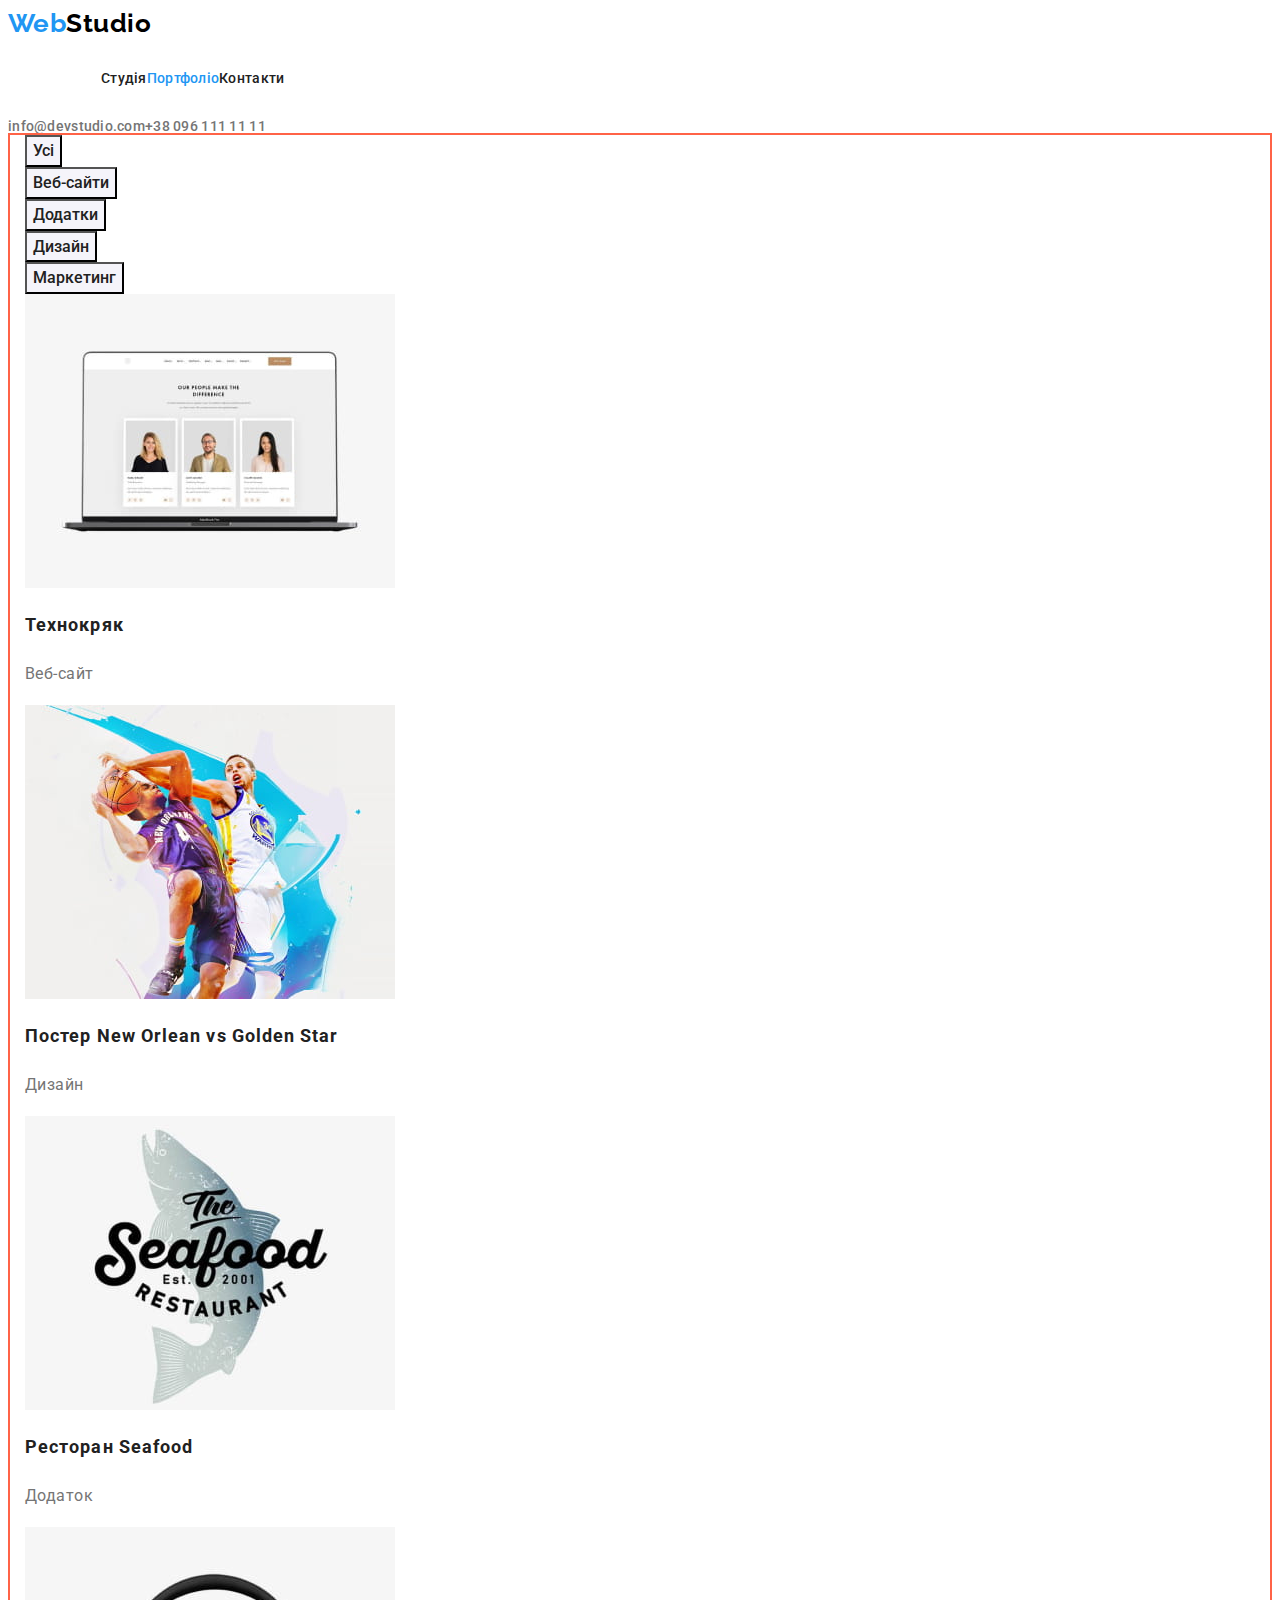
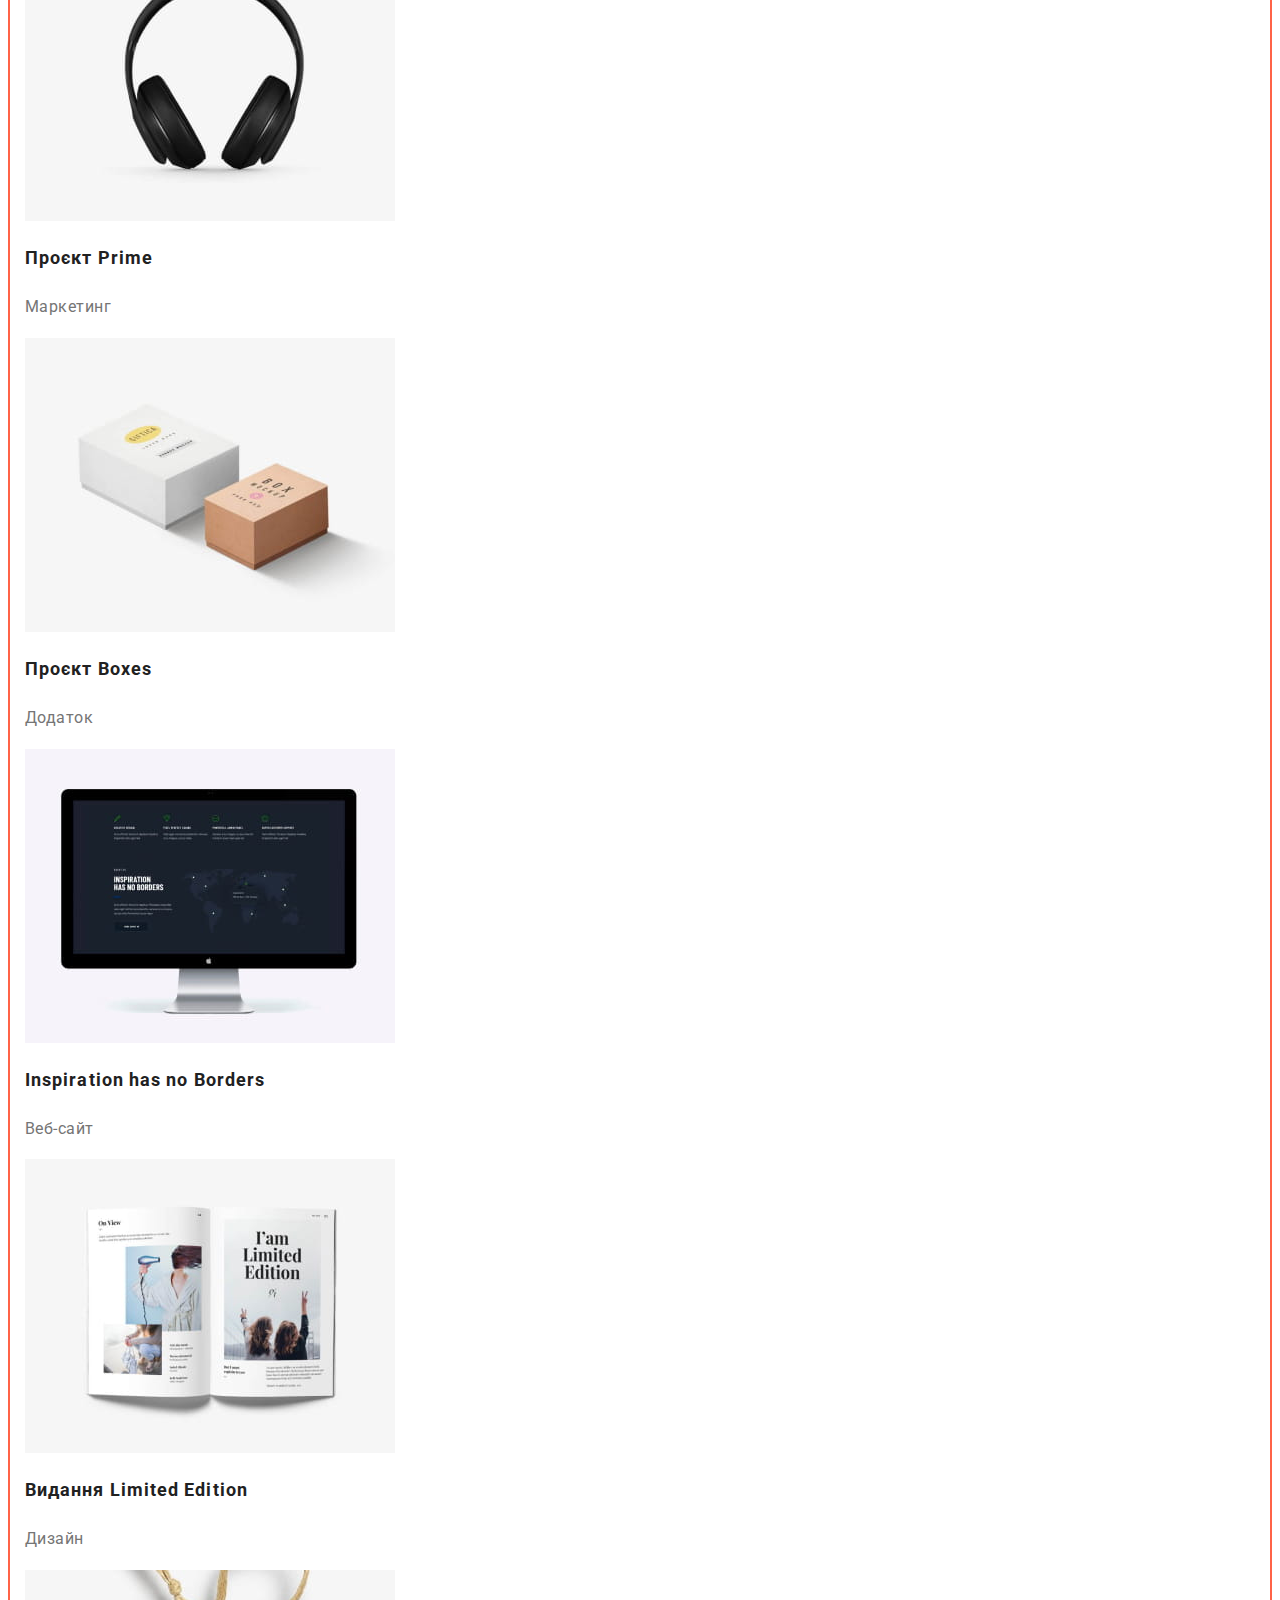
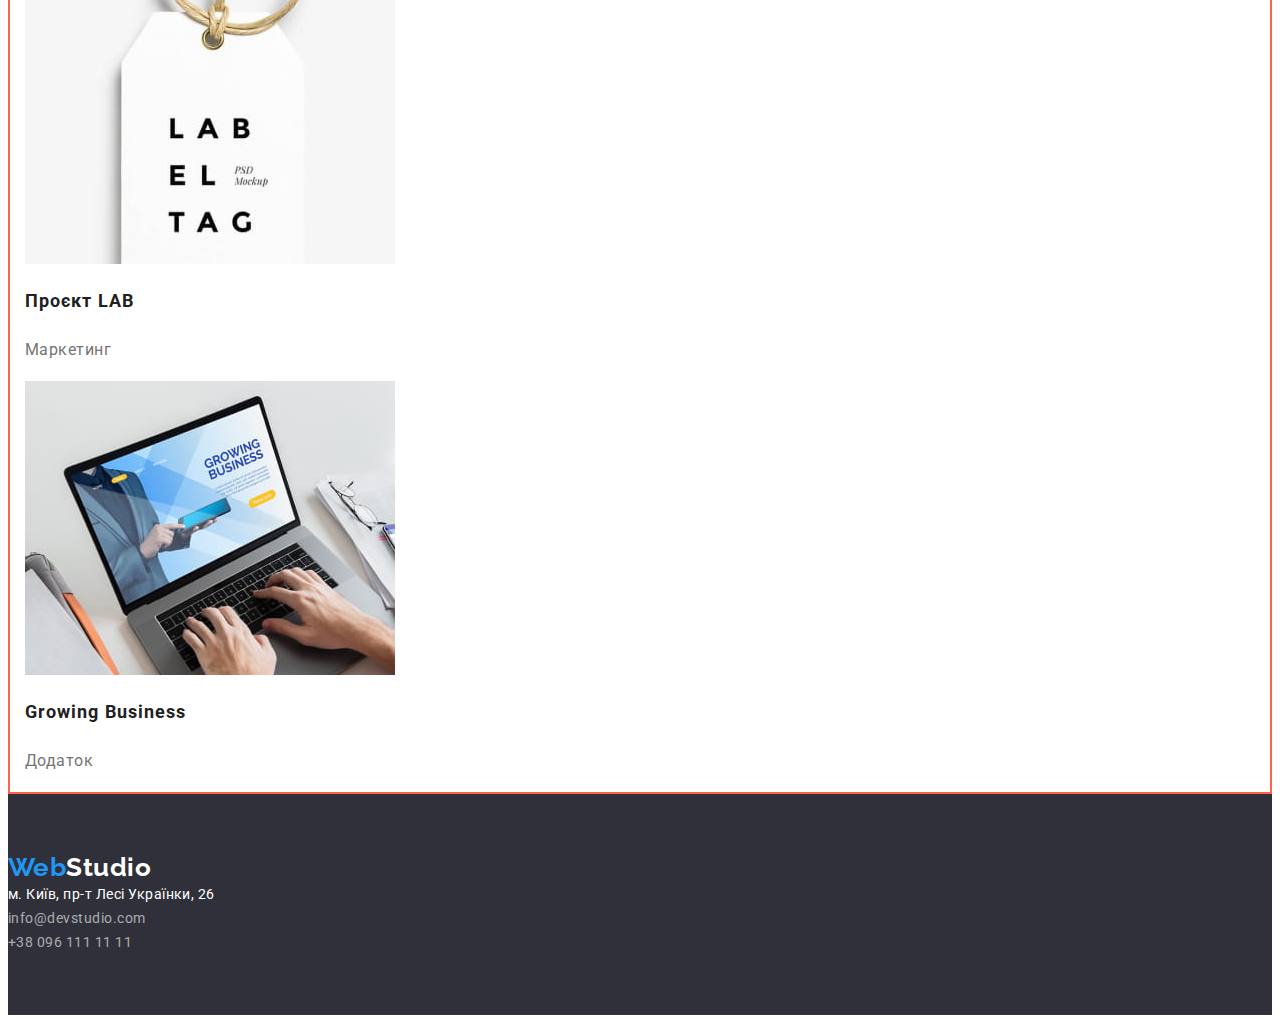
==== potfolio.html @ 2f14c4ed "update" ====
<!DOCTYPE html>
<html lang="uk">
  <head>
    <meta charset="UTF-8" />
    <meta http-equiv="X-UA-Compatible" content="IE=edge" />
    <meta name="viewport" content="width=device-width, initial-scale=1.0" />
    <title>Document</title>
    <link rel="preconnect" href="https://fonts.googleapis.com" />
    <link rel="preconnect" href="https://fonts.gstatic.com" crossorigin />
    <link href="https://fonts.googleapis.com/css2?family=Raleway:wght@400;700&family=Roboto:wght@400;500;700;900&display=swap" rel="stylesheet" />
    <link
      rel="stylesheet"
      href="https://cdnjs.cloudflare.com/ajax/libs/modern-normalize/1.1.0/modern-normalize.min.css"
      integrity="sha512-wpPYUAdjBVSE4KJnH1VR1HeZfpl1ub8YT/NKx4PuQ5NmX2tKuGu6U/JRp5y+Y8XG2tV+wKQpNHVUX03MfMFn9Q=="
      crossorigin="anonymous"
      referrerpolicy="no-referrer"
    />
    <link rel="stylesheet" href="./css/styles.css" />
  </head>
  <body>
    <header>
      <nav>
        <a class="logo" href="./index.html">Web<span class="logo-header">Studio</span></a>
        <ul class="site-nav">
          <li><a href="./index.html" class="link">Студія</a></li>
          <li><a href="./potfolio.html" class="link current">Портфоліо</a></li>
          <li><a href="" class="link">Контакти</a></li>
        </ul>
      </nav>
      <ul class="auth-nav">
        <li><a href="" class="link">info@devstudio.com</a></li>
        <li><a href="" class="link">+38 096 111 11 11</a></li>
      </ul>
    </header>
    <main>
      <section class="list">
        <div class="container">
          <ul>
            <li><button type="button" class="button-filter">Усі</button></li>
            <li><button type="button" class="button-filter">Веб-сайти</button></li>
            <li><button type="button" class="button-filter">Додатки</button></li>
            <li><button type="button" class="button-filter">Дизайн</button></li>
            <li><button type="button" class="button-filter">Маркетинг</button></li>
          </ul>

          <h1 class="visually-hidden">Наші роботи</h1>

          <div class="flex-container">
            <ul class="item">
              <li class="flex-elements">
                <div class="flex-card">
                  <a href="" class="link">
                    <img src="./images/gal1.jpg" alt="Ноутбук" width="370" />
                    <h2 class="item-title">Технокряк</h2>
                    <p class="item-text">Веб-сайт</p>
                  </a>
                </div>
              </li>
              <li class="flex-elements">
                <div class="flex-card">
                  <a href="" class="link">
                    <img src="./images/gal2.jpg" alt="Баскетболісти" width="370" />
                    <h2 class="item-title">Постер New Orlean vs Golden Star</h2>
                    <p class="item-text">Дизайн</p>
                  </a>
                </div>
              </li>
              <li class="flex-elements">
                <div class="flex-card">
                  <a href="" class="link">
                    <img src="./images/gal3.jpg" alt="Назва ресторану" width="370" />
                    <h2 class="item-title">Ресторан Seafood</h2>
                    <p class="item-text">Додаток</p>
                  </a>
                </div>
              </li>
              <li class="flex-elements">
                <div class="flex-card">
                  <a href="" class="link">
                    <img src="./images/gal4.jpg" alt="Навушники" width="370" />
                    <h2 class="item-title">Проєкт Prime</h2>
                    <p class="item-text">Маркетинг</p>
                  </a>
                </div>
              </li>
              <li class="flex-elements">
                <div class="flex-card">
                  <a href="" class="link">
                    <img src="./images/gal5.jpg" alt="Коробки" width="370" />
                    <h2 class="item-title">Проєкт Boxes</h2>
                    <p class="item-text">Додаток</p>
                  </a>
                </div>
              </li>
              <li class="flex-elements">
                <div class="flex-card">
                  <a href="" class="link">
                    <img src="./images/gal6.jpg" alt="Монітор комп'ютера" width="370" />
                    <h2 class="item-title">Inspiration has no Borders</h2>
                    <p class="item-text">Веб-сайт</p>
                  </a>
                </div>
              </li>
              <li class="flex-elements">
                <div class="flex-card">
                  <a href="" class="link">
                    <img src="./images/gal7.jpg" alt="Розгорнута книга" width="370" />
                    <h2 class="item-title">Видання Limited Edition</h2>
                    <p class="item-text">Дизайн</p>
                  </a>
                </div>
              </li>
              <li class="flex-elements">
                <div class="flex-card">
                  <a href="" class="link">
                    <img src="./images/gal8.jpg" alt="Етикетка" width="370" />
                    <h2 class="item-title">Проєкт LAB</h2>
                    <p class="item-text">Маркетинг</p>
                  </a>
                </div>
              </li>
              <li class="flex-elements">
                <div class="flex-card">
                  <a href="" class="link">
                    <img src="./images/gal9.jpg" alt="Руки на клавіатурі ноутбука" width="370" />
                    <h2 class="item-title">Growing Business</h2>
                    <p class="item-text">Додаток</p>
                  </a>
                </div>
              </li>
            </ul>
          </div>
        </div>
      </section>
    </main>
    <footer class="footer">
      <a class="logo" href="./index.html">Web<span class="logo-footer">Studio</span></a>
      <address>
        <ul class="footer-item">
          <li>
            <a class="footer-link" href="https://goo.gl/maps/CPtrU1FHBa2aNyZL9" target="_blank" rel="noopener noreferrer nofollow">м. Київ, пр-т Лесі Українки, 26</a>
          </li>
          <li>
            <a class="footer-list" href="mailto:info@devstudio.com">info@devstudio.com</a>
          </li>
          <li>
            <a class="footer-list" href="tel:+380961111111">+38 096 111 11 11</a>
          </li>
        </ul>
      </address>
    </footer>
  </body>
</html>
---- css/styles.css ----
/* цвет лого черная часть #000000
/* цвет лого второй #2196F3 */

/* голубой #2196F3 */

/* белый #FFFFFF */

/* заголовки #212121 */

/* текст #757575 */
/* вторичный цвет rgba(33, 33, 33, 1) */
:root {
  --primary-text-color: #ffffff;
  --title-text-color: #212121;
  --accent-color: #2196f3;
}

body {
  background-color: var(--primary-text-color);
  color: rgba(33, 33, 33, 1);

  font-family: Roboto, sans-serif;
  letter-spacing: 0.03em;
}
.container {
  margin-left: auto;
  margin-right: auto;
  width: 1230px;
  padding-left: 15px;
  padding-right: 15px;
  outline: 2px solid tomato;
}
.flex-container {
  display: flex;
  flex-wrap: wrap;
}
.flex-card {
  width: 370px;
  margin-right: 30px;
}
.page-header {
  padding-top: 32px;
  padding-bottom: 32px;
}

ul {
  padding: 0px;
  margin: 0px;
  list-style: none;
}

.visually-hidden {
  position: absolute;
  white-space: nowrap;
  width: 1px;
  height: 1px;
  overflow: hidden;
  border: 0;
  padding: 0;
  clip: rect(0 0 0 0);
  clip-path: inset(50%);
  margin: -1px;
}
.logo {
  color: var(--accent-color);
  font-family: Raleway, sans-serif;
  font-weight: 700;
  font-size: 26px;
  line-height: 1.19;
  text-decoration: none;
}
.logo :hover,
.logo :focus {
  color: var(--accent-color);
}
.logo-header {
  color: #000000;
}
/* Site nav */
.main-nav {
  display: flex;
  align-items: center;
}
.site-nav {
  display: flex;
  margin-left: 93px;
}
.site-nav .item:not(:last-child) {
  margin-right: 50px;
}
.site-nav .link {
  display: block;
  padding-top: 32px;
  padding-bottom: 32px;
  color: var(--title-text-color);
  text-decoration: none;
}
.auth-nav {
  display: flex;
  margin-left: auto;
}
.auth-nav .item + .item {
  margin-left: 50px;
}
.auth-nav .link {
  color: #757575;
  text-decoration: none;
}
.site-nav,
.auth-nav {
  font-weight: 500;
  font-size: 14px;
  line-height: 1.14;
  letter-spacing: 0.02em;
}
.site-nav :hover,
.site-nav :focus {
  color: var(--accent-color);
}
.site-nav .link.current,
.auth-nav .link.current {
  color: var(--accent-color);
}
.auth-nav :hover,
.auth-nav :focus {
  color: var(--accent-color);
}
/* Оформление hero */
.hero {
  background-color: #2f303a;
  text-align: center;
}
.hero-title {
  margin-top: 0px;
  margin-bottom: 30px;
  color: var(--primary-text-color);
  font-weight: 900;
  font-size: 44px;
  line-height: 1.36;
  text-align: center;
  letter-spacing: 0.06em;
  text-transform: uppercase;
}
.button {
  display: inline-block;
  border: 1px solid transparent;
  border-radius: 4px;
  padding: 10px 32px;
  min-width: 216px;
  background-color: var(--accent-color);
  color: var(--primary-text-color);
  cursor: pointer;
  border-color: transparent;
  font-family: inherit;
  font-weight: 700;
  font-size: 16px;
  line-height: 1.88;
  align-items: center;
  letter-spacing: 0.06em;
}
.button:hover,
.button:focus {
  background: #188ce8;
  color: var(--primary-text-color);
}

.button-filter {
  background-color: #f5f4fa;
  color: var(--title-text-color);
  cursor: pointer;
  font-weight: 500;
  font-family: inherit;
  font-size: 16px;
  line-height: 1.62;
  text-align: center;
}
.button-filter:hover,
.button-filter:focus {
  background: var(--accent-color);
  color: var(--primary-text-color);
}

/* Оформление section */
.section {
  padding-top: 94px;
  padding-bottom: 94px;
}

.section-list {
  display: flex;
}
.section-work {
  padding-top: 0px;
  padding-bottom: 94px;
}
.section-title {
  text-align: center;
  margin-top: 0px;
  margin-bottom: 50px;
}
.section-subtitle {
  margin-top: 0px;
  margin-bottom: 10px;
  color: var(--title-text-color);
  font-weight: 700;
  font-size: 14px;
  line-height: 1.14;
  text-transform: uppercase;
}
.text {
  margin-top: 0px;

  color: #757575;
  font-size: 14px;
  line-height: 1.71;
}

.gallery {
  padding-bottom: 94px;
  background-color: #f5f4fa;
}
.gallery-title {
  margin-top: 0px;
  margin-bottom: 50px;
  color: var(--title-text-color);
  font-weight: 700;
  font-size: 36px;
  line-height: 1.17;
  text-align: center;
}

.gallery-subtitle {
  color: var(--title-text-color);
  font-weight: 500;
  font-size: 16px;
  line-height: 1.19;
}
.gallery-text {
  color: #757575;
  font-size: 16px;
  line-height: 1.19;
}
.item {
  color: #eeeeee;
}
.item-title {
  color: var(--title-text-color);
  font-weight: 700;
  font-size: 18px;
  line-height: 2;
  letter-spacing: 0.06em;
}
.item-text {
  color: #757575;
  font-size: 16px;
  line-height: 1.87;
}
.item .link {
  text-decoration: none;
}
/* Футер */
.footer {
  padding-top: 60px;
  padding-bottom: 60px;
  background-color: #2f303a;
}
.footer-item {
  font-style: normal;
  font-weight: 400;
  font-size: 14px;
  line-height: 1.71;
}
.footer-link {
  color: var(--primary-text-color);
  text-decoration: none;
}
.footer-list {
  color: rgba(255, 255, 255, 0.6);
  text-decoration: none;
}
.footer-item :hover,
.footer-item:focus {
  color: var(--accent-color);
}
.logo-footer {
  color: var(--primary-text-color);
}
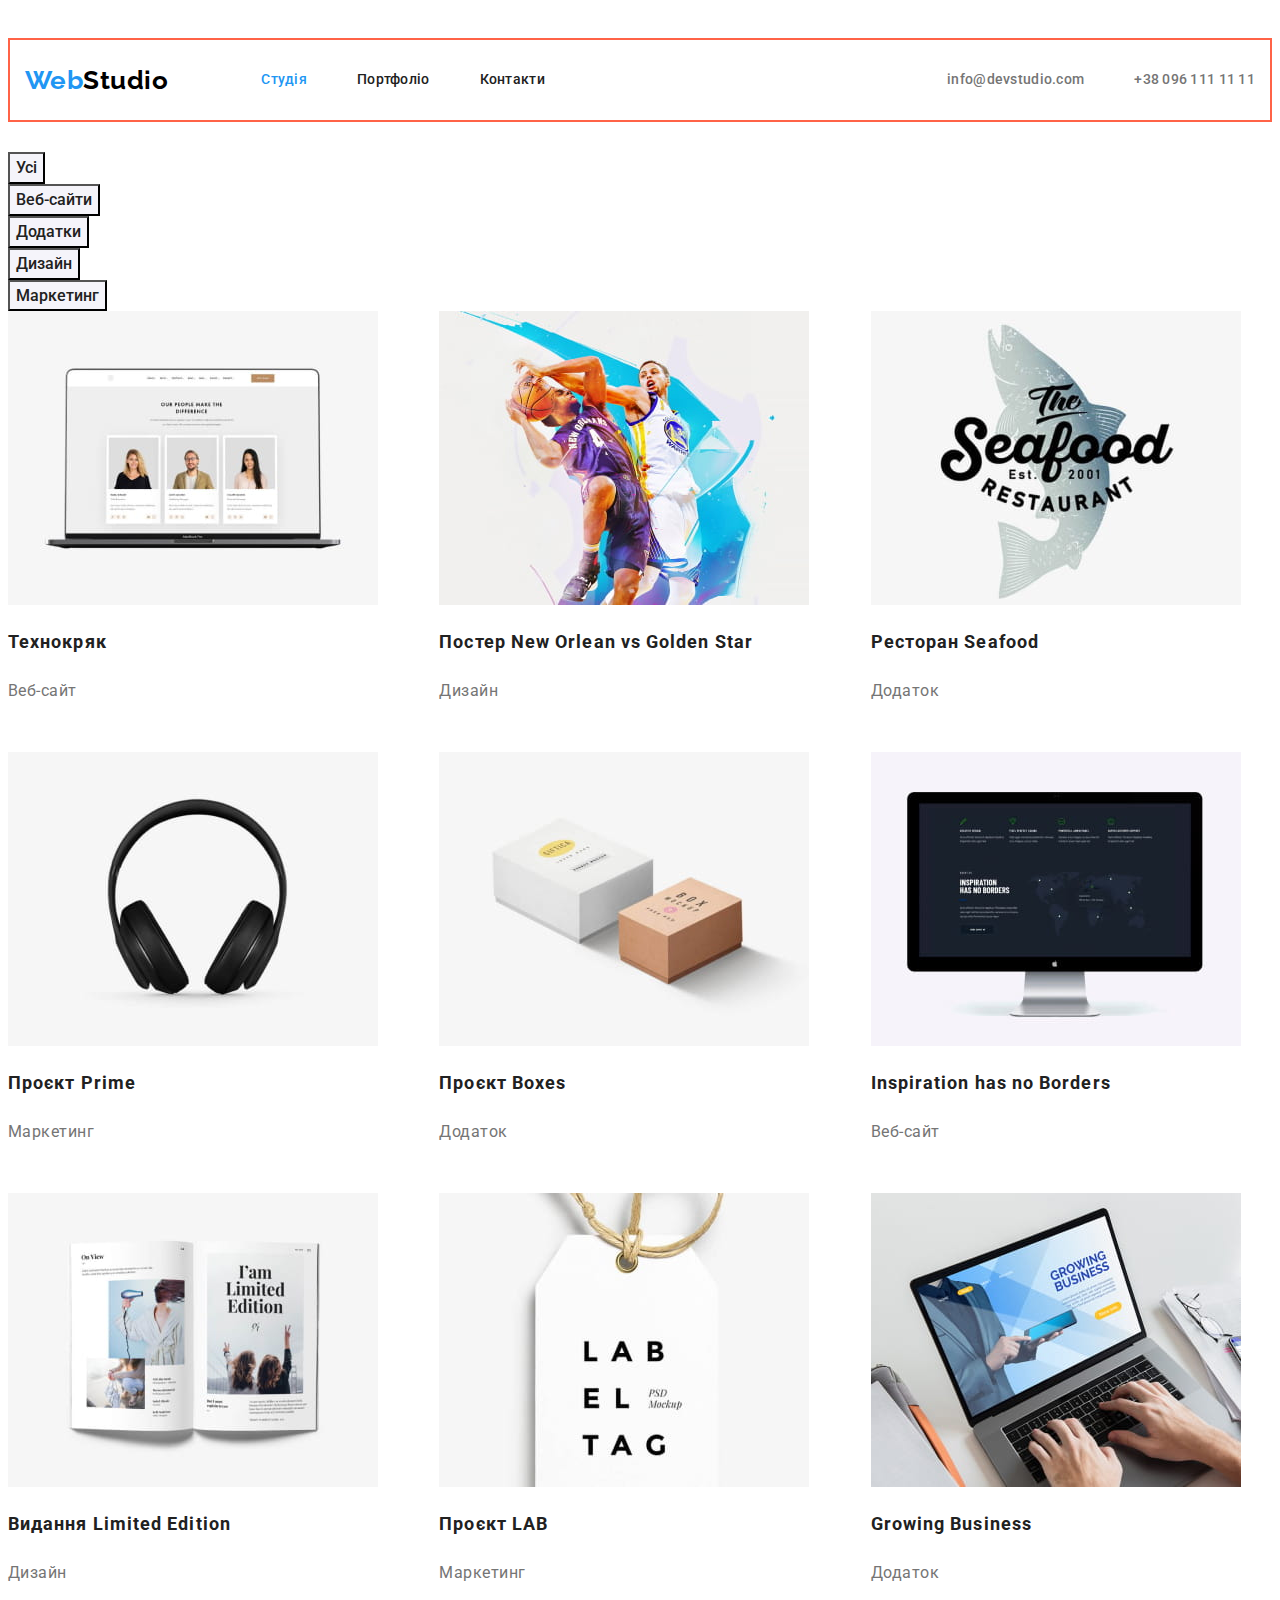
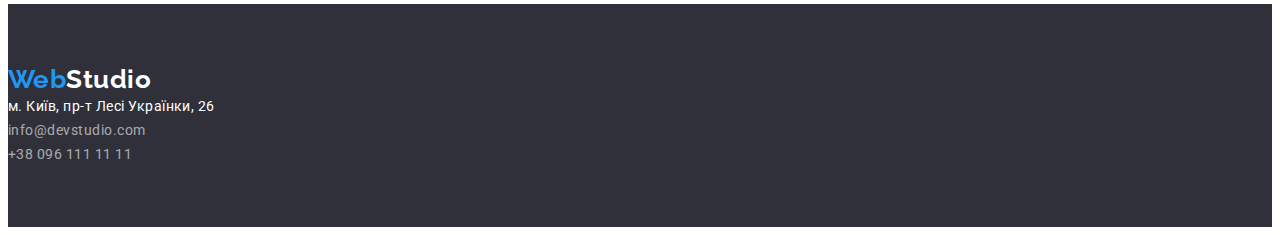
==== commit 729e2117: "update" ====
--- a/potfolio.html
+++ b/potfolio.html
@@ -18,23 +18,27 @@
     <link rel="stylesheet" href="./css/styles.css" />
   </head>
   <body>
-    <header>
-      <nav>
-        <a class="logo" href="./index.html">Web<span class="logo-header">Studio</span></a>
-        <ul class="site-nav">
-          <li><a href="./index.html" class="link">Студія</a></li>
-          <li><a href="./potfolio.html" class="link current">Портфоліо</a></li>
-          <li><a href="" class="link">Контакти</a></li>
-        </ul>
-      </nav>
-      <ul class="auth-nav">
-        <li><a href="" class="link">info@devstudio.com</a></li>
-        <li><a href="" class="link">+38 096 111 11 11</a></li>
-      </ul>
+    <header class="page-header">
+      <div class="container">
+        <nav class="main-nav">
+          <a class="logo" href="./index.html">Web<span class="logo-header">Studio</span></a>
+          <ul class="site-nav">
+            <li class="item"><a href="" class="link current">Студія</a></li>
+            <li class="item"><a href="./potfolio.html" class="link">Портфоліо</a></li>
+            <li class="item"><a href="" class="link">Контакти</a></li>
+          </ul>
+
+          <ul class="auth-nav">
+            <li class="item"><a href="" class="link">info@devstudio.com</a></li>
+            <li class="item"><a href="" class="link">+38 096 111 11 11</a></li>
+          </ul>
+        </nav>
+      </div>
     </header>
+    <!-- portfolio -->
     <main>
       <section class="list">
-        <div class="container">
+        <class="container">
           <ul>
             <li><button type="button" class="button-filter">Усі</button></li>
             <li><button type="button" class="button-filter">Веб-сайти</button></li>
@@ -45,92 +49,73 @@
 
           <h1 class="visually-hidden">Наші роботи</h1>
 
-          <div class="flex-container">
+          
             <ul class="item">
               <li class="flex-elements">
-                <div class="flex-card">
                   <a href="" class="link">
                     <img src="./images/gal1.jpg" alt="Ноутбук" width="370" />
                     <h2 class="item-title">Технокряк</h2>
                     <p class="item-text">Веб-сайт</p>
                   </a>
-                </div>
               </li>
               <li class="flex-elements">
-                <div class="flex-card">
-                  <a href="" class="link">
+                 <a href="" class="link">
                     <img src="./images/gal2.jpg" alt="Баскетболісти" width="370" />
                     <h2 class="item-title">Постер New Orlean vs Golden Star</h2>
                     <p class="item-text">Дизайн</p>
                   </a>
-                </div>
               </li>
               <li class="flex-elements">
-                <div class="flex-card">
                   <a href="" class="link">
                     <img src="./images/gal3.jpg" alt="Назва ресторану" width="370" />
                     <h2 class="item-title">Ресторан Seafood</h2>
                     <p class="item-text">Додаток</p>
                   </a>
-                </div>
               </li>
               <li class="flex-elements">
-                <div class="flex-card">
                   <a href="" class="link">
                     <img src="./images/gal4.jpg" alt="Навушники" width="370" />
                     <h2 class="item-title">Проєкт Prime</h2>
                     <p class="item-text">Маркетинг</p>
                   </a>
-                </div>
               </li>
               <li class="flex-elements">
-                <div class="flex-card">
-                  <a href="" class="link">
+                <a href="" class="link">
                     <img src="./images/gal5.jpg" alt="Коробки" width="370" />
                     <h2 class="item-title">Проєкт Boxes</h2>
                     <p class="item-text">Додаток</p>
                   </a>
-                </div>
               </li>
               <li class="flex-elements">
-                <div class="flex-card">
                   <a href="" class="link">
                     <img src="./images/gal6.jpg" alt="Монітор комп'ютера" width="370" />
                     <h2 class="item-title">Inspiration has no Borders</h2>
                     <p class="item-text">Веб-сайт</p>
                   </a>
-                </div>
               </li>
               <li class="flex-elements">
-                <div class="flex-card">
                   <a href="" class="link">
                     <img src="./images/gal7.jpg" alt="Розгорнута книга" width="370" />
                     <h2 class="item-title">Видання Limited Edition</h2>
                     <p class="item-text">Дизайн</p>
                   </a>
-                </div>
               </li>
               <li class="flex-elements">
-                <div class="flex-card">
                   <a href="" class="link">
                     <img src="./images/gal8.jpg" alt="Етикетка" width="370" />
                     <h2 class="item-title">Проєкт LAB</h2>
                     <p class="item-text">Маркетинг</p>
                   </a>
-                </div>
               </li>
               <li class="flex-elements">
-                <div class="flex-card">
                   <a href="" class="link">
                     <img src="./images/gal9.jpg" alt="Руки на клавіатурі ноутбука" width="370" />
                     <h2 class="item-title">Growing Business</h2>
                     <p class="item-text">Додаток</p>
                   </a>
-                </div>
               </li>
             </ul>
           </div>
-        </div>
       </section>
     </main>
     <footer class="footer">
--- a/css/styles.css
+++ b/css/styles.css
@@ -241,7 +241,13 @@
   line-height: 1.19;
 }
 .item {
+  display: flex;
+  flex-wrap: wrap;
+  gap: 30px;
   color: #eeeeee;
+}
+.item .flex-elements {
+  flex-basis: calc((100% - 60px) / 3);
 }
 .item-title {
   color: var(--title-text-color);
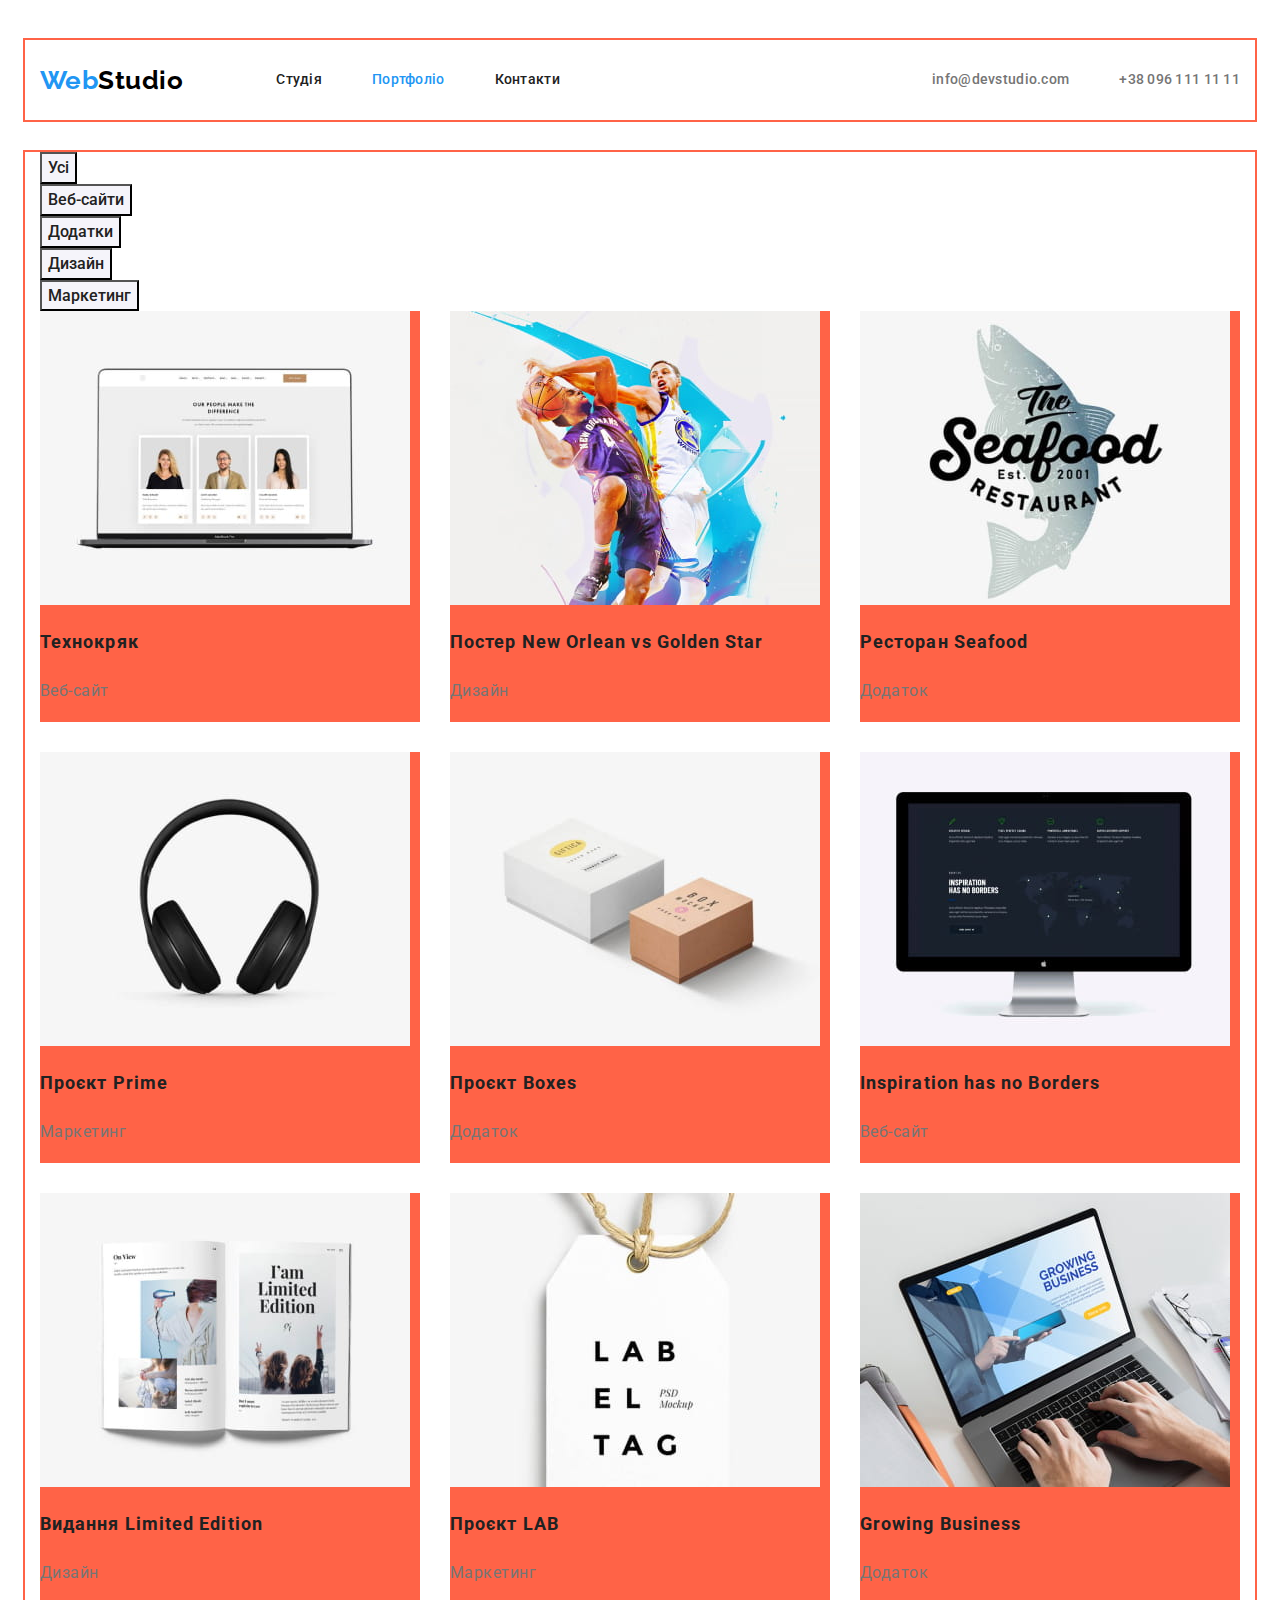
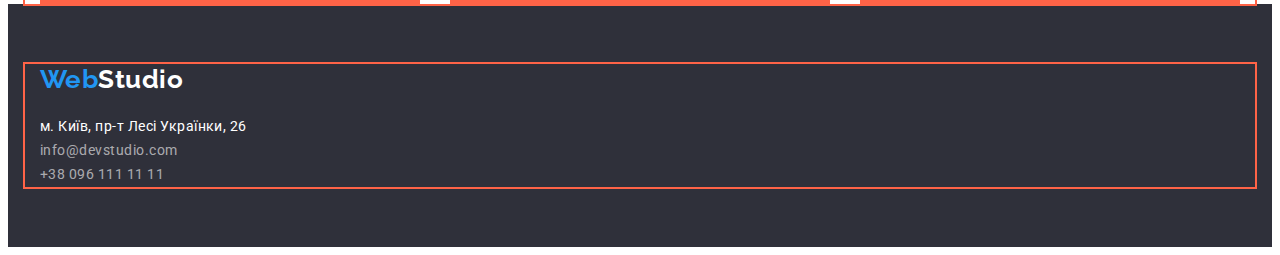
==== commit 7730a08a: "Update" ====
--- a/potfolio.html
+++ b/potfolio.html
@@ -23,8 +23,8 @@
         <nav class="main-nav">
           <a class="logo" href="./index.html">Web<span class="logo-header">Studio</span></a>
           <ul class="site-nav">
-            <li class="item"><a href="" class="link current">Студія</a></li>
-            <li class="item"><a href="./potfolio.html" class="link">Портфоліо</a></li>
+            <li class="item"><a href="./index.html" class="link">Студія</a></li>
+            <li class="item"><a href="./potfolio.html" class="link current">Портфоліо</a></li>
             <li class="item"><a href="" class="link">Контакти</a></li>
           </ul>
 
@@ -38,7 +38,7 @@
     <!-- portfolio -->
     <main>
       <section class="list">
-        <class="container">
+        <div class="container">
           <ul>
             <li><button type="button" class="button-filter">Усі</button></li>
             <li><button type="button" class="button-filter">Веб-сайти</button></li>
@@ -49,90 +49,91 @@
 
           <h1 class="visually-hidden">Наші роботи</h1>
 
-          
-            <ul class="item">
-              <li class="flex-elements">
-                  <a href="" class="link">
-                    <img src="./images/gal1.jpg" alt="Ноутбук" width="370" />
-                    <h2 class="item-title">Технокряк</h2>
-                    <p class="item-text">Веб-сайт</p>
-                  </a>
-              </li>
-              <li class="flex-elements">
-                 <a href="" class="link">
-                    <img src="./images/gal2.jpg" alt="Баскетболісти" width="370" />
-                    <h2 class="item-title">Постер New Orlean vs Golden Star</h2>
-                    <p class="item-text">Дизайн</p>
-                  </a>
-              </li>
-              <li class="flex-elements">
-                  <a href="" class="link">
-                    <img src="./images/gal3.jpg" alt="Назва ресторану" width="370" />
-                    <h2 class="item-title">Ресторан Seafood</h2>
-                    <p class="item-text">Додаток</p>
-                  </a>
-              </li>
-              <li class="flex-elements">
-                  <a href="" class="link">
-                    <img src="./images/gal4.jpg" alt="Навушники" width="370" />
-                    <h2 class="item-title">Проєкт Prime</h2>
-                    <p class="item-text">Маркетинг</p>
-                  </a>
-              </li>
-              <li class="flex-elements">
-                <a href="" class="link">
-                    <img src="./images/gal5.jpg" alt="Коробки" width="370" />
-                    <h2 class="item-title">Проєкт Boxes</h2>
-                    <p class="item-text">Додаток</p>
-                  </a>
-              </li>
-              <li class="flex-elements">
-                  <a href="" class="link">
-                    <img src="./images/gal6.jpg" alt="Монітор комп'ютера" width="370" />
-                    <h2 class="item-title">Inspiration has no Borders</h2>
-                    <p class="item-text">Веб-сайт</p>
-                  </a>
-              </li>
-              <li class="flex-elements">
-                  <a href="" class="link">
-                    <img src="./images/gal7.jpg" alt="Розгорнута книга" width="370" />
-                    <h2 class="item-title">Видання Limited Edition</h2>
-                    <p class="item-text">Дизайн</p>
-                  </a>
-              </li>
-              <li class="flex-elements">
-                  <a href="" class="link">
-                    <img src="./images/gal8.jpg" alt="Етикетка" width="370" />
-                    <h2 class="item-title">Проєкт LAB</h2>
-                    <p class="item-text">Маркетинг</p>
-                  </a>
-              </li>
-              <li class="flex-elements">
-                  <a href="" class="link">
-                    <img src="./images/gal9.jpg" alt="Руки на клавіатурі ноутбука" width="370" />
-                    <h2 class="item-title">Growing Business</h2>
-                    <p class="item-text">Додаток</p>
-                  </a>
-              </li>
-            </ul>
-          </div>
+          <ul class="item">
+            <li class="flex-elements">
+              <a href="" class="link">
+                <img src="./images/gal1.jpg" alt="Ноутбук" width="370" />
+                <h2 class="item-title">Технокряк</h2>
+                <p class="item-text">Веб-сайт</p>
+              </a>
+            </li>
+            <li class="flex-elements">
+              <a href="" class="link">
+                <img src="./images/gal2.jpg" alt="Баскетболісти" width="370" />
+                <h2 class="item-title">Постер New Orlean vs Golden Star</h2>
+                <p class="item-text">Дизайн</p>
+              </a>
+            </li>
+            <li class="flex-elements">
+              <a href="" class="link">
+                <img src="./images/gal3.jpg" alt="Назва ресторану" width="370" />
+                <h2 class="item-title">Ресторан Seafood</h2>
+                <p class="item-text">Додаток</p>
+              </a>
+            </li>
+            <li class="flex-elements">
+              <a href="" class="link">
+                <img src="./images/gal4.jpg" alt="Навушники" width="370" />
+                <h2 class="item-title">Проєкт Prime</h2>
+                <p class="item-text">Маркетинг</p>
+              </a>
+            </li>
+            <li class="flex-elements">
+              <a href="" class="link">
+                <img src="./images/gal5.jpg" alt="Коробки" width="370" />
+                <h2 class="item-title">Проєкт Boxes</h2>
+                <p class="item-text">Додаток</p>
+              </a>
+            </li>
+            <li class="flex-elements">
+              <a href="" class="link">
+                <img src="./images/gal6.jpg" alt="Монітор комп'ютера" width="370" />
+                <h2 class="item-title">Inspiration has no Borders</h2>
+                <p class="item-text">Веб-сайт</p>
+              </a>
+            </li>
+            <li class="flex-elements">
+              <a href="" class="link">
+                <img src="./images/gal7.jpg" alt="Розгорнута книга" width="370" />
+                <h2 class="item-title">Видання Limited Edition</h2>
+                <p class="item-text">Дизайн</p>
+              </a>
+            </li>
+            <li class="flex-elements">
+              <a href="" class="link">
+                <img src="./images/gal8.jpg" alt="Етикетка" width="370" />
+                <h2 class="item-title">Проєкт LAB</h2>
+                <p class="item-text">Маркетинг</p>
+              </a>
+            </li>
+            <li class="flex-elements">
+              <a href="" class="link">
+                <img src="./images/gal9.jpg" alt="Руки на клавіатурі ноутбука" width="370" />
+                <h2 class="item-title">Growing Business</h2>
+                <p class="item-text">Додаток</p>
+              </a>
+            </li>
+          </ul>
+        </div>
       </section>
     </main>
     <footer class="footer">
-      <a class="logo" href="./index.html">Web<span class="logo-footer">Studio</span></a>
-      <address>
-        <ul class="footer-item">
-          <li>
-            <a class="footer-link" href="https://goo.gl/maps/CPtrU1FHBa2aNyZL9" target="_blank" rel="noopener noreferrer nofollow">м. Київ, пр-т Лесі Українки, 26</a>
-          </li>
-          <li>
-            <a class="footer-list" href="mailto:info@devstudio.com">info@devstudio.com</a>
-          </li>
-          <li>
-            <a class="footer-list" href="tel:+380961111111">+38 096 111 11 11</a>
-          </li>
-        </ul>
-      </address>
+      <div class="container">
+        <a class="logo" href="./index.html">Web<span class="logo-footer">Studio</span></a>
+        <address>
+          <ul class="footer-item">
+            <li>
+              <a class="footer-link" href="https://goo.gl/maps/CPtrU1FHBa2aNyZL9" target="_blank" rel="noopener noreferrer nofollow">м. Київ, пр-т Лесі Українки, 26</a>
+            </li>
+            <li>
+              <a class="footer-list" href="mailto:info@devstudio.com">info@devstudio.com</a>
+            </li>
+            <li>
+              <a class="footer-list" href="tel:+380961111111">+38 096 111 11 11</a>
+            </li>
+          </ul>
+        </address>
+      </div>
     </footer>
   </body>
 </html>
--- a/css/styles.css
+++ b/css/styles.css
@@ -25,7 +25,7 @@
 .container {
   margin-left: auto;
   margin-right: auto;
-  width: 1230px;
+  width: 1200px;
   padding-left: 15px;
   padding-right: 15px;
   outline: 2px solid tomato;
@@ -220,6 +220,7 @@
   background-color: #f5f4fa;
 }
 .gallery-title {
+  padding-top: 94px;
   margin-top: 0px;
   margin-bottom: 50px;
   color: var(--title-text-color);
@@ -247,6 +248,7 @@
   color: #eeeeee;
 }
 .item .flex-elements {
+  background-color: tomato;
   flex-basis: calc((100% - 60px) / 3);
 }
 .item-title {
@@ -271,6 +273,7 @@
   background-color: #2f303a;
 }
 .footer-item {
+  padding-top: 20px;
   font-style: normal;
   font-weight: 400;
   font-size: 14px;
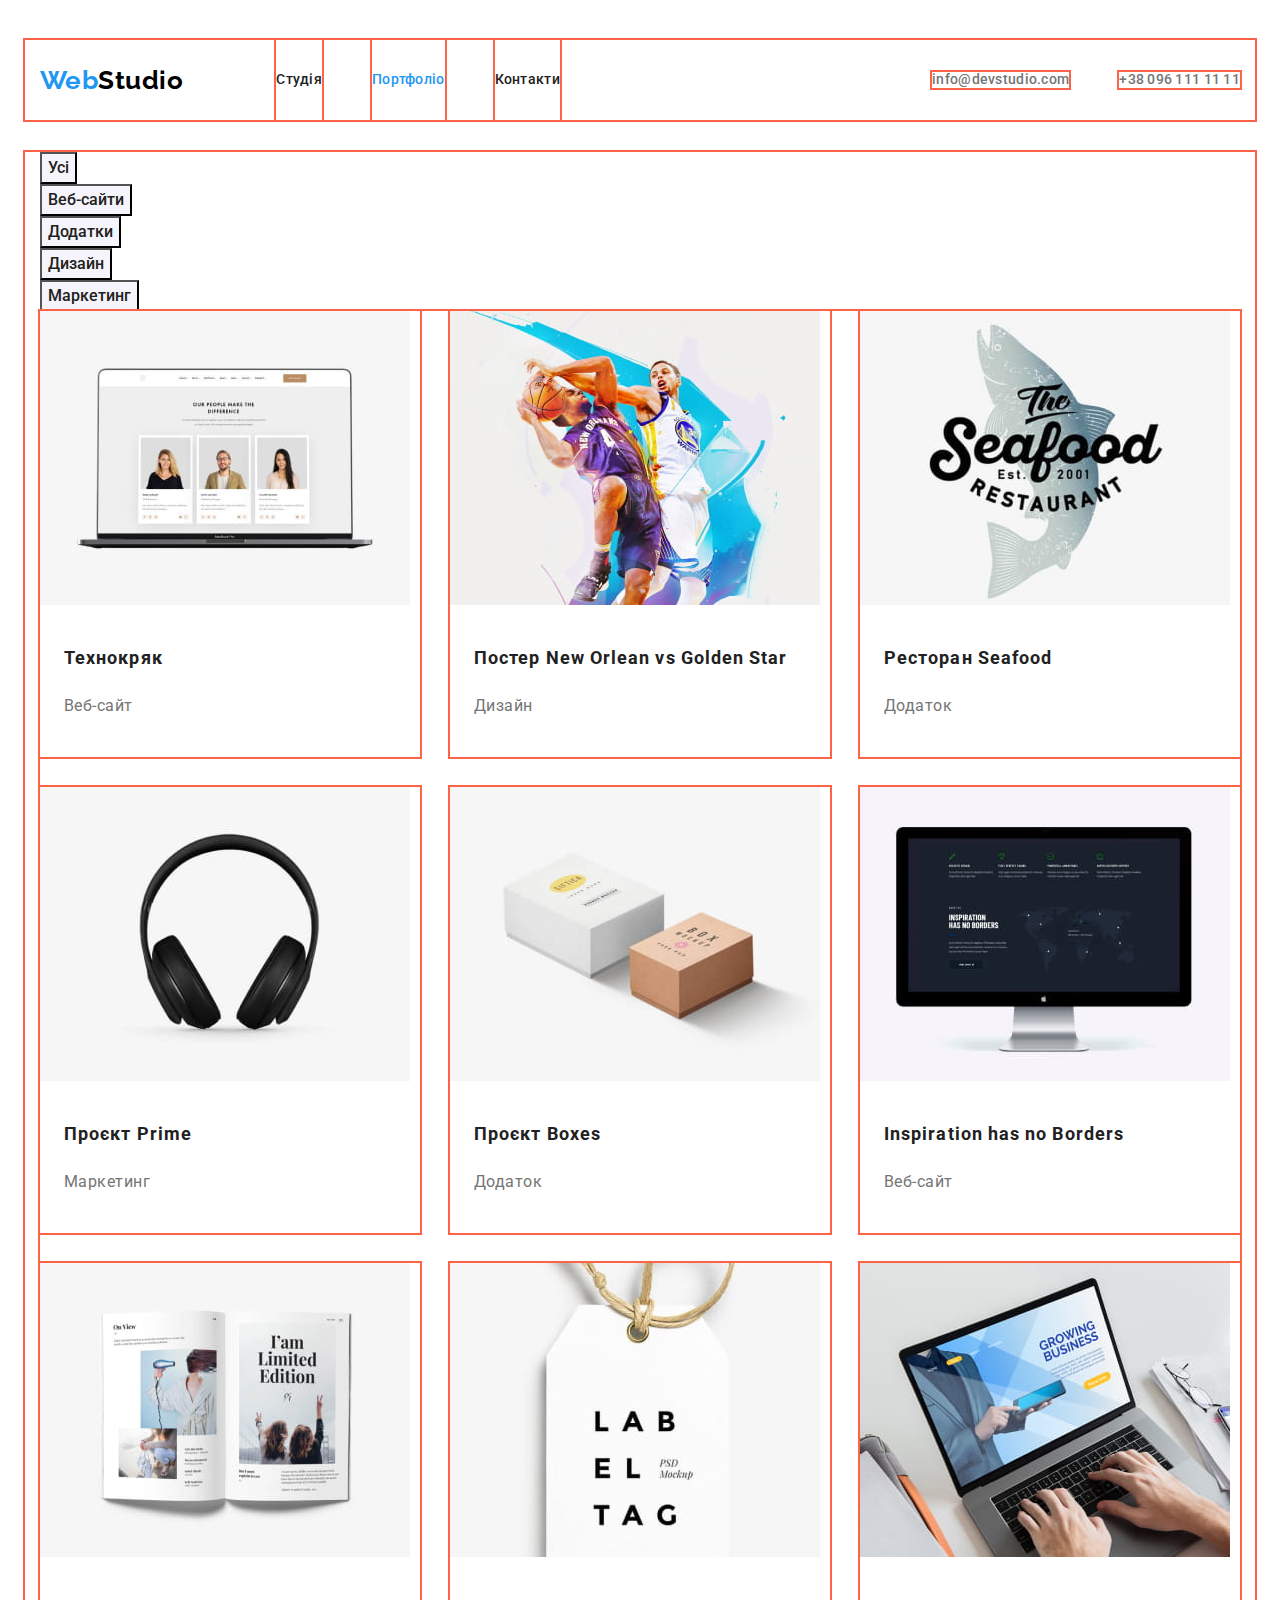
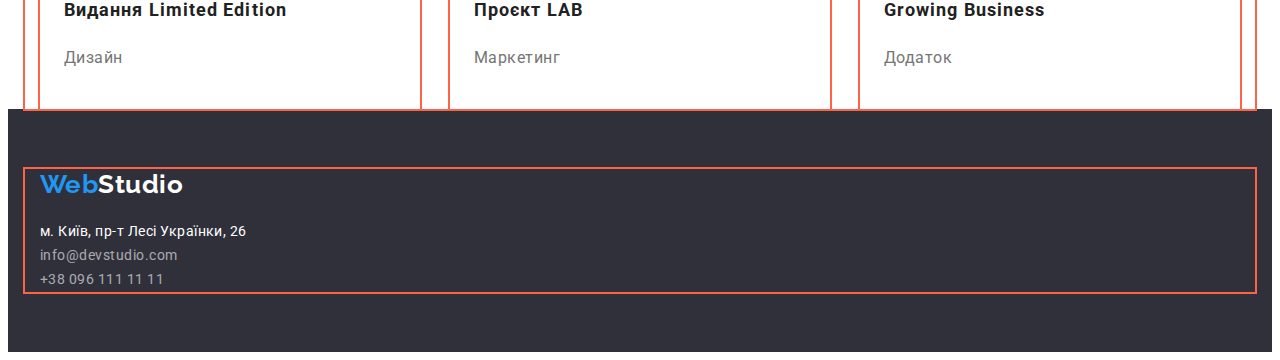
==== commit 84bd00fc: "Portfolio" ====
--- a/potfolio.html
+++ b/potfolio.html
@@ -51,67 +51,103 @@
 
           <ul class="item">
             <li class="flex-elements">
-              <a href="" class="link">
-                <img src="./images/gal1.jpg" alt="Ноутбук" width="370" />
+              <div class="card-thumb">
+                <a href="" class="link">
+                  <img src="./images/gal1.jpg" alt="Ноутбук" width="370" />
+                </a>
+              </div>
+              <div class="card-content">
                 <h2 class="item-title">Технокряк</h2>
                 <p class="item-text">Веб-сайт</p>
-              </a>
+              </div>
             </li>
             <li class="flex-elements">
-              <a href="" class="link">
-                <img src="./images/gal2.jpg" alt="Баскетболісти" width="370" />
+              <div class="card-thumb">
+                <a href="" class="link">
+                  <img src="./images/gal2.jpg" alt="Баскетболісти" width="370" />
+                </a>
+              </div>
+              <div class="card-content">
                 <h2 class="item-title">Постер New Orlean vs Golden Star</h2>
                 <p class="item-text">Дизайн</p>
-              </a>
+              </div>
             </li>
             <li class="flex-elements">
-              <a href="" class="link">
-                <img src="./images/gal3.jpg" alt="Назва ресторану" width="370" />
+              <div class="card-thumb">
+                <a href="" class="link">
+                  <img src="./images/gal3.jpg" alt="Назва ресторану" width="370" />
+                </a>
+              </div>
+              <div class="card-content">
                 <h2 class="item-title">Ресторан Seafood</h2>
                 <p class="item-text">Додаток</p>
-              </a>
+              </div>
             </li>
             <li class="flex-elements">
-              <a href="" class="link">
-                <img src="./images/gal4.jpg" alt="Навушники" width="370" />
+              <div class="card-thumb">
+                <a href="" class="link">
+                  <img src="./images/gal4.jpg" alt="Навушники" width="370" />
+                </a>
+              </div>
+              <div class="card-content">
                 <h2 class="item-title">Проєкт Prime</h2>
                 <p class="item-text">Маркетинг</p>
-              </a>
+              </div>
             </li>
             <li class="flex-elements">
-              <a href="" class="link">
-                <img src="./images/gal5.jpg" alt="Коробки" width="370" />
+              <div class="card-thumb">
+                <a href="" class="link">
+                  <img src="./images/gal5.jpg" alt="Коробки" width="370" />
+                </a>
+              </div>
+              <div class="card-content">
                 <h2 class="item-title">Проєкт Boxes</h2>
                 <p class="item-text">Додаток</p>
-              </a>
+              </div>
             </li>
             <li class="flex-elements">
-              <a href="" class="link">
-                <img src="./images/gal6.jpg" alt="Монітор комп'ютера" width="370" />
+              <div class="card-thumb">
+                <a href="" class="link">
+                  <img src="./images/gal6.jpg" alt="Монітор комп'ютера" width="370" />
+                </a>
+              </div>
+              <div class="card-content">
                 <h2 class="item-title">Inspiration has no Borders</h2>
                 <p class="item-text">Веб-сайт</p>
-              </a>
+              </div>
             </li>
             <li class="flex-elements">
-              <a href="" class="link">
-                <img src="./images/gal7.jpg" alt="Розгорнута книга" width="370" />
+              <div class="card-thumb">
+                <a href="" class="link">
+                  <img src="./images/gal7.jpg" alt="Розгорнута книга" width="370" />
+                </a>
+              </div>
+              <div class="card-content">
                 <h2 class="item-title">Видання Limited Edition</h2>
                 <p class="item-text">Дизайн</p>
-              </a>
+              </div>
             </li>
             <li class="flex-elements">
-              <a href="" class="link">
-                <img src="./images/gal8.jpg" alt="Етикетка" width="370" />
+              <div class="card-thumb">
+                <a href="" class="link">
+                  <img src="./images/gal8.jpg" alt="Етикетка" width="370" />
+                </a>
+              </div>
+              <div class="card-content">
                 <h2 class="item-title">Проєкт LAB</h2>
                 <p class="item-text">Маркетинг</p>
-              </a>
+              </div>
             </li>
             <li class="flex-elements">
-              <a href="" class="link">
-                <img src="./images/gal9.jpg" alt="Руки на клавіатурі ноутбука" width="370" />
+              <div class="card-thumb">
+                <a href="" class="link">
+                  <img src="./images/gal9.jpg" alt="Руки на клавіатурі ноутбука" width="370" />
+                </a>
+              </div>
+              <div class="card-content">
                 <h2 class="item-title">Growing Business</h2>
                 <p class="item-text">Додаток</p>
-              </a>
+              </div>
             </li>
           </ul>
         </div>
--- a/css/styles.css
+++ b/css/styles.css
@@ -185,7 +185,11 @@
   padding-top: 94px;
   padding-bottom: 94px;
 }
-
+img {
+  display: block;
+  max-width: 100%;
+  height: auto;
+}
 .section-list {
   display: flex;
 }
@@ -242,13 +246,17 @@
   line-height: 1.19;
 }
 .item {
+  outline: 2px solid tomato;
   display: flex;
   flex-wrap: wrap;
   gap: 30px;
   color: #eeeeee;
 }
+.card-content {
+  padding: 20px 24px;
+}
 .item .flex-elements {
-  background-color: tomato;
+  outline: 2px solid tomato;
   flex-basis: calc((100% - 60px) / 3);
 }
 .item-title {
@@ -259,6 +267,7 @@
   letter-spacing: 0.06em;
 }
 .item-text {
+  margin-top: 4px;
   color: #757575;
   font-size: 16px;
   line-height: 1.87;
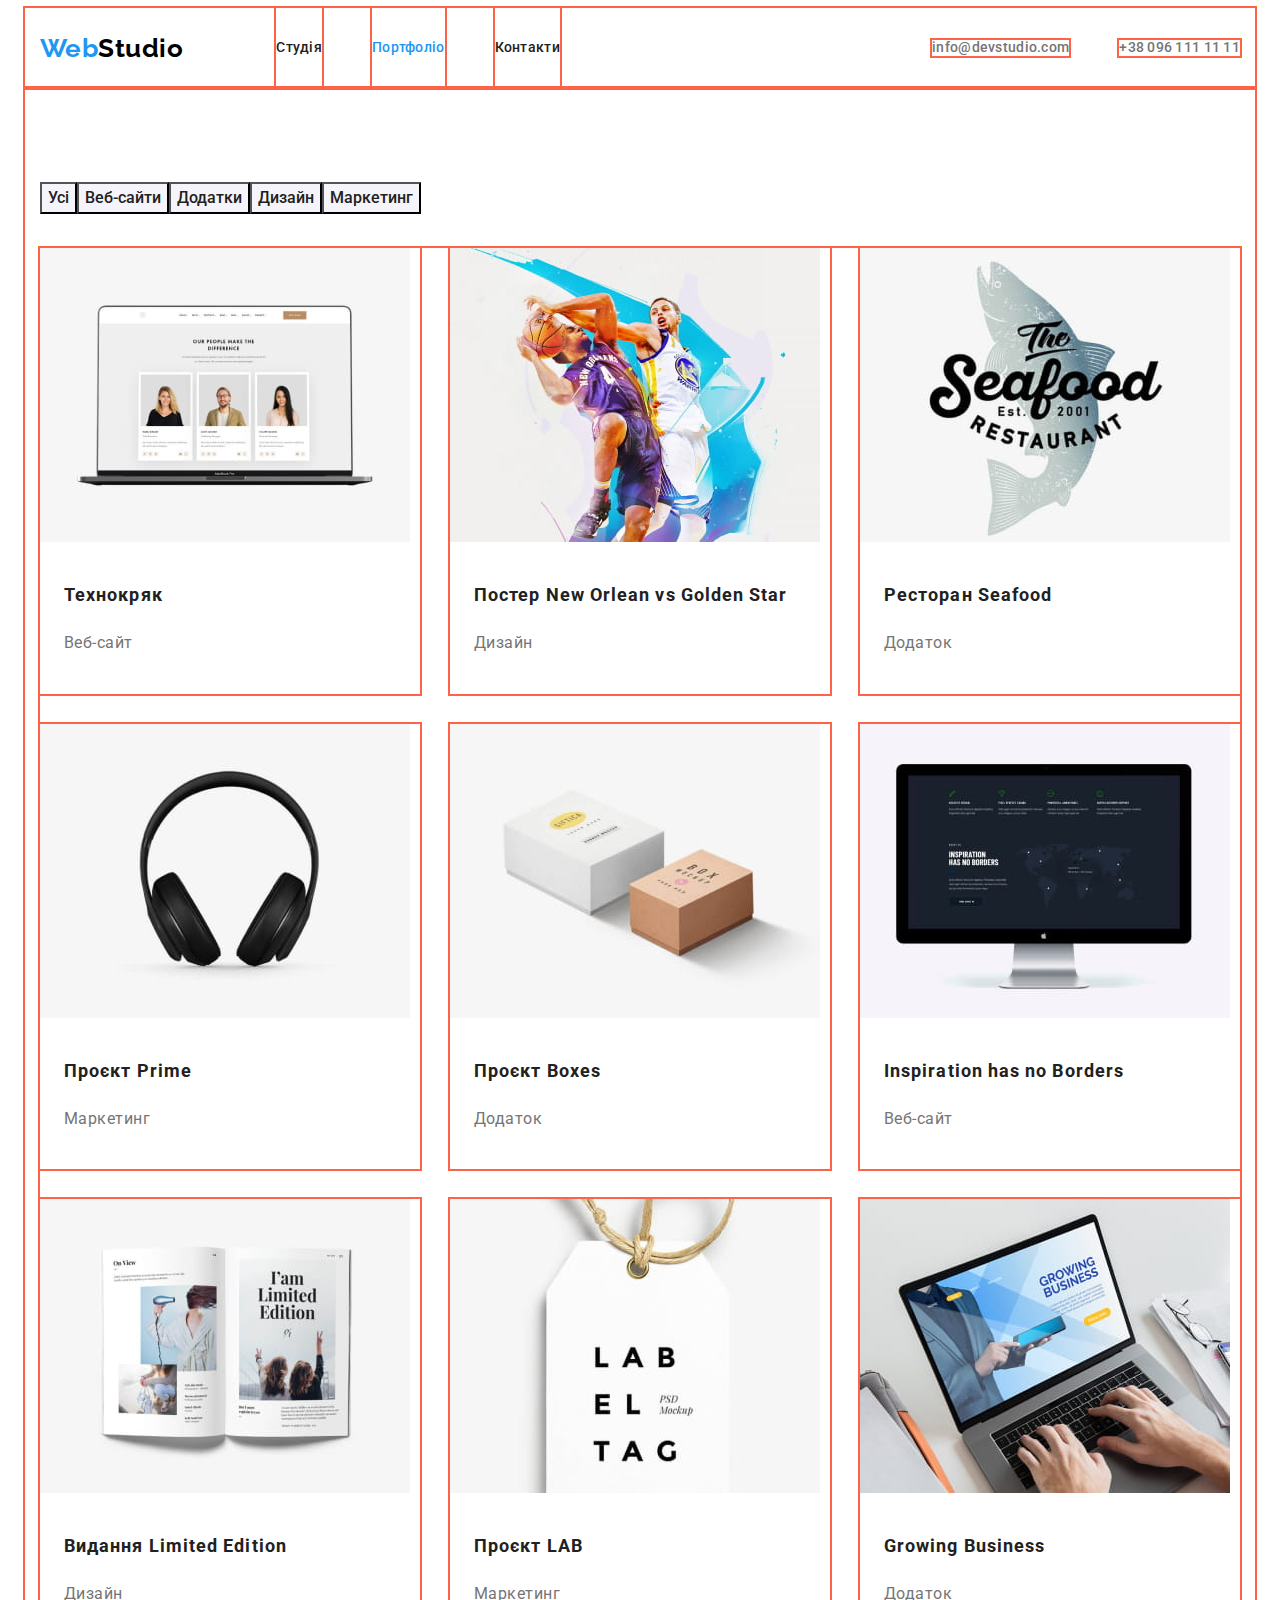
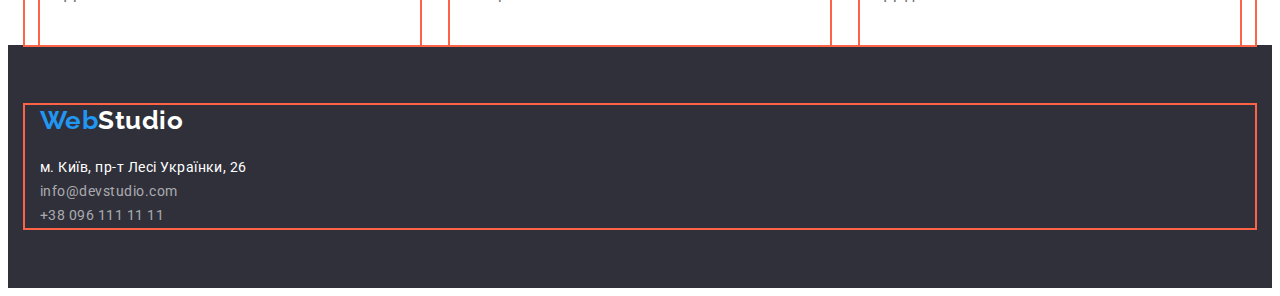
==== commit 5a25f247: "Update" ====
--- a/potfolio.html
+++ b/potfolio.html
@@ -39,7 +39,7 @@
     <main>
       <section class="list">
         <div class="container">
-          <ul>
+          <ul class="btn-filter">
             <li><button type="button" class="button-filter">Усі</button></li>
             <li><button type="button" class="button-filter">Веб-сайти</button></li>
             <li><button type="button" class="button-filter">Додатки</button></li>
--- a/css/styles.css
+++ b/css/styles.css
@@ -39,8 +39,8 @@
   margin-right: 30px;
 }
 .page-header {
-  padding-top: 32px;
-  padding-bottom: 32px;
+  padding-top: 0px;
+  padding-bottom: 0px;
 }
 
 ul {
@@ -132,7 +132,8 @@
 }
 .hero-title {
   margin-top: 0px;
-  margin-bottom: 30px;
+  padding-top: 200px;
+  paddig-bottom: 30px;
   color: var(--primary-text-color);
   font-weight: 900;
   font-size: 44px;
@@ -143,6 +144,7 @@
 }
 .button {
   display: inline-block;
+  margin-bottom: 200px;
   border: 1px solid transparent;
   border-radius: 4px;
   padding: 10px 32px;
@@ -164,6 +166,11 @@
   color: var(--primary-text-color);
 }
 
+.btn-filter {
+  display: flex;
+  padding-top: 94px;
+  padding-bottom: 34px;
+}
 .button-filter {
   background-color: #f5f4fa;
   color: var(--title-text-color);
@@ -200,11 +207,9 @@
 .section-title {
   text-align: center;
   margin-top: 0px;
-  margin-bottom: 50px;
 }
 .section-subtitle {
-  margin-top: 0px;
-  margin-bottom: 10px;
+  padding-bottom: 10px;
   color: var(--title-text-color);
   font-weight: 700;
   font-size: 14px;
@@ -212,8 +217,7 @@
   text-transform: uppercase;
 }
 .text {
-  margin-top: 0px;
-
+  margin-top: 10px;
   color: #757575;
   font-size: 14px;
   line-height: 1.71;
@@ -223,6 +227,11 @@
   padding-bottom: 94px;
   background-color: #f5f4fa;
 }
+
+.item .gallery-element {
+  outline: 2px solid tomato;
+}
+
 .gallery-title {
   padding-top: 94px;
   margin-top: 0px;
@@ -233,14 +242,21 @@
   line-height: 1.17;
   text-align: center;
 }
+.gallery-content {
+  text-align: center;
+}
 
 .gallery-subtitle {
+  margin-top: 30px;
+  margin-bottom: 0px;
   color: var(--title-text-color);
   font-weight: 500;
   font-size: 16px;
   line-height: 1.19;
 }
 .gallery-text {
+  margin-top: 10px;
+  margin-bottom: 30px;
   color: #757575;
   font-size: 16px;
   line-height: 1.19;
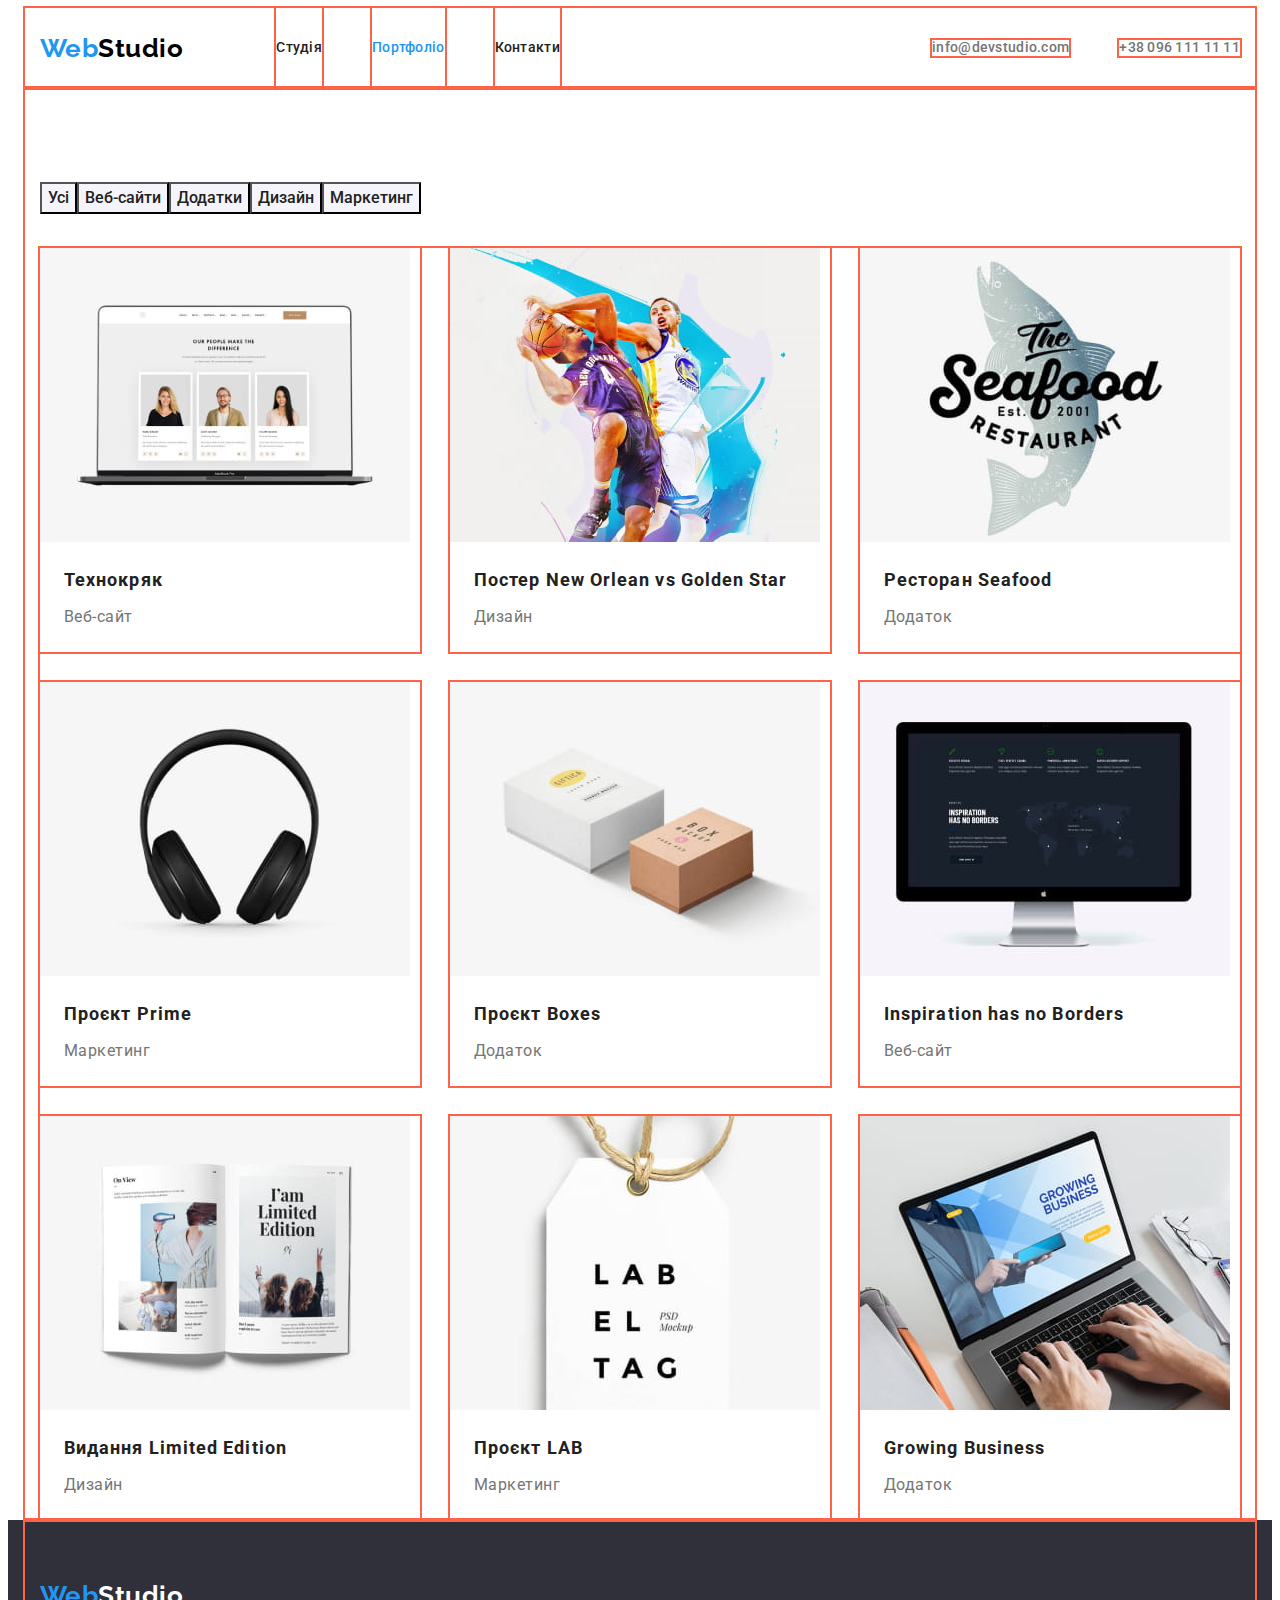
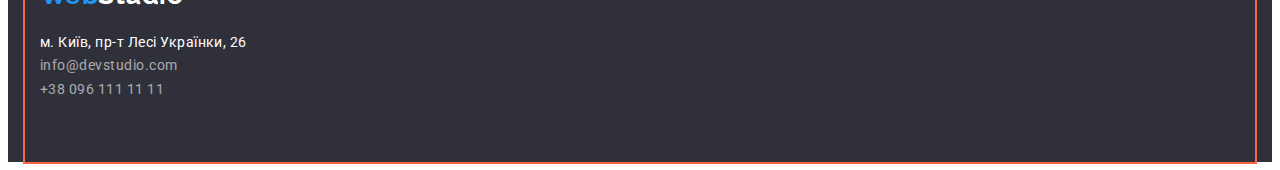
==== commit e57e0b41: "Update footer" ====
--- a/potfolio.html
+++ b/potfolio.html
@@ -155,7 +155,7 @@
     </main>
     <footer class="footer">
       <div class="container">
-        <a class="logo" href="./index.html">Web<span class="logo-footer">Studio</span></a>
+        <a class="logo" href="./index.html">Web<span class="logo-footer">Studio</span> </a>
         <address>
           <ul class="footer-item">
             <li>
--- a/css/styles.css
+++ b/css/styles.css
@@ -23,8 +23,8 @@
   letter-spacing: 0.03em;
 }
 .container {
-  margin-left: auto;
-  margin-right: auto;
+  margin: 0 auto;
+
   width: 1200px;
   padding-left: 15px;
   padding-right: 15px;
@@ -42,9 +42,18 @@
   padding-top: 0px;
   padding-bottom: 0px;
 }
+p,
+h1,
+h2,
+h3,
+h4,
+h5,
+h6 {
+  margin: 0px;
+}
 
 ul {
-  padding: 0px;
+  padding-left: 0px;
   margin: 0px;
   list-style: none;
 }
@@ -131,9 +140,11 @@
   text-align: center;
 }
 .hero-title {
+  margin: 0 auto;
   margin-top: 0px;
   padding-top: 200px;
-  paddig-bottom: 30px;
+  margin-bottom: 30px;
+  width: 696px;
   color: var(--primary-text-color);
   font-weight: 900;
   font-size: 44px;
@@ -189,8 +200,8 @@
 
 /* Оформление section */
 .section {
+  padding-bottom: 94px;
   padding-top: 94px;
-  padding-bottom: 94px;
 }
 img {
   display: block;
@@ -199,12 +210,14 @@
 }
 .section-list {
   display: flex;
+  gap: 30px;
 }
 .section-work {
   padding-top: 0px;
   padding-bottom: 94px;
 }
 .section-title {
+  padding-bottom: 50px;
   text-align: center;
   margin-top: 0px;
 }
@@ -217,12 +230,14 @@
   text-transform: uppercase;
 }
 .text {
-  margin-top: 10px;
+  margin: 0px;
   color: #757575;
   font-size: 14px;
   line-height: 1.71;
 }
-
+.item-section {
+  outline: 2px solid tomato;
+}
 .gallery {
   padding-bottom: 94px;
   background-color: #f5f4fa;
@@ -235,7 +250,7 @@
 .gallery-title {
   padding-top: 94px;
   margin-top: 0px;
-  margin-bottom: 50px;
+  padding-bottom: 50px;
   color: var(--title-text-color);
   font-weight: 700;
   font-size: 36px;
@@ -262,8 +277,9 @@
   line-height: 1.19;
 }
 .item {
-  outline: 2px solid tomato;
-  display: flex;
+  display: flex;
+  outline: 2px solid tomato;
+
   flex-wrap: wrap;
   gap: 30px;
   color: #eeeeee;
@@ -293,22 +309,23 @@
 }
 /* Футер */
 .footer {
-  padding-top: 60px;
+  background-color: #2f303a;
+}
+
+.footer-item {
   padding-bottom: 60px;
-  background-color: #2f303a;
-}
-.footer-item {
-  padding-top: 20px;
   font-style: normal;
   font-weight: 400;
   font-size: 14px;
   line-height: 1.71;
 }
 .footer-link {
+  margin-bottom: 9px;
   color: var(--primary-text-color);
   text-decoration: none;
 }
 .footer-list {
+  margin-bottom: 9px;
   color: rgba(255, 255, 255, 0.6);
   text-decoration: none;
 }
@@ -317,5 +334,8 @@
   color: var(--accent-color);
 }
 .logo-footer {
-  color: var(--primary-text-color);
-}
+  display: inline-block;
+  padding-top: 60px;
+  margin-bottom: 20px;
+  color: var(--primary-text-color);
+}
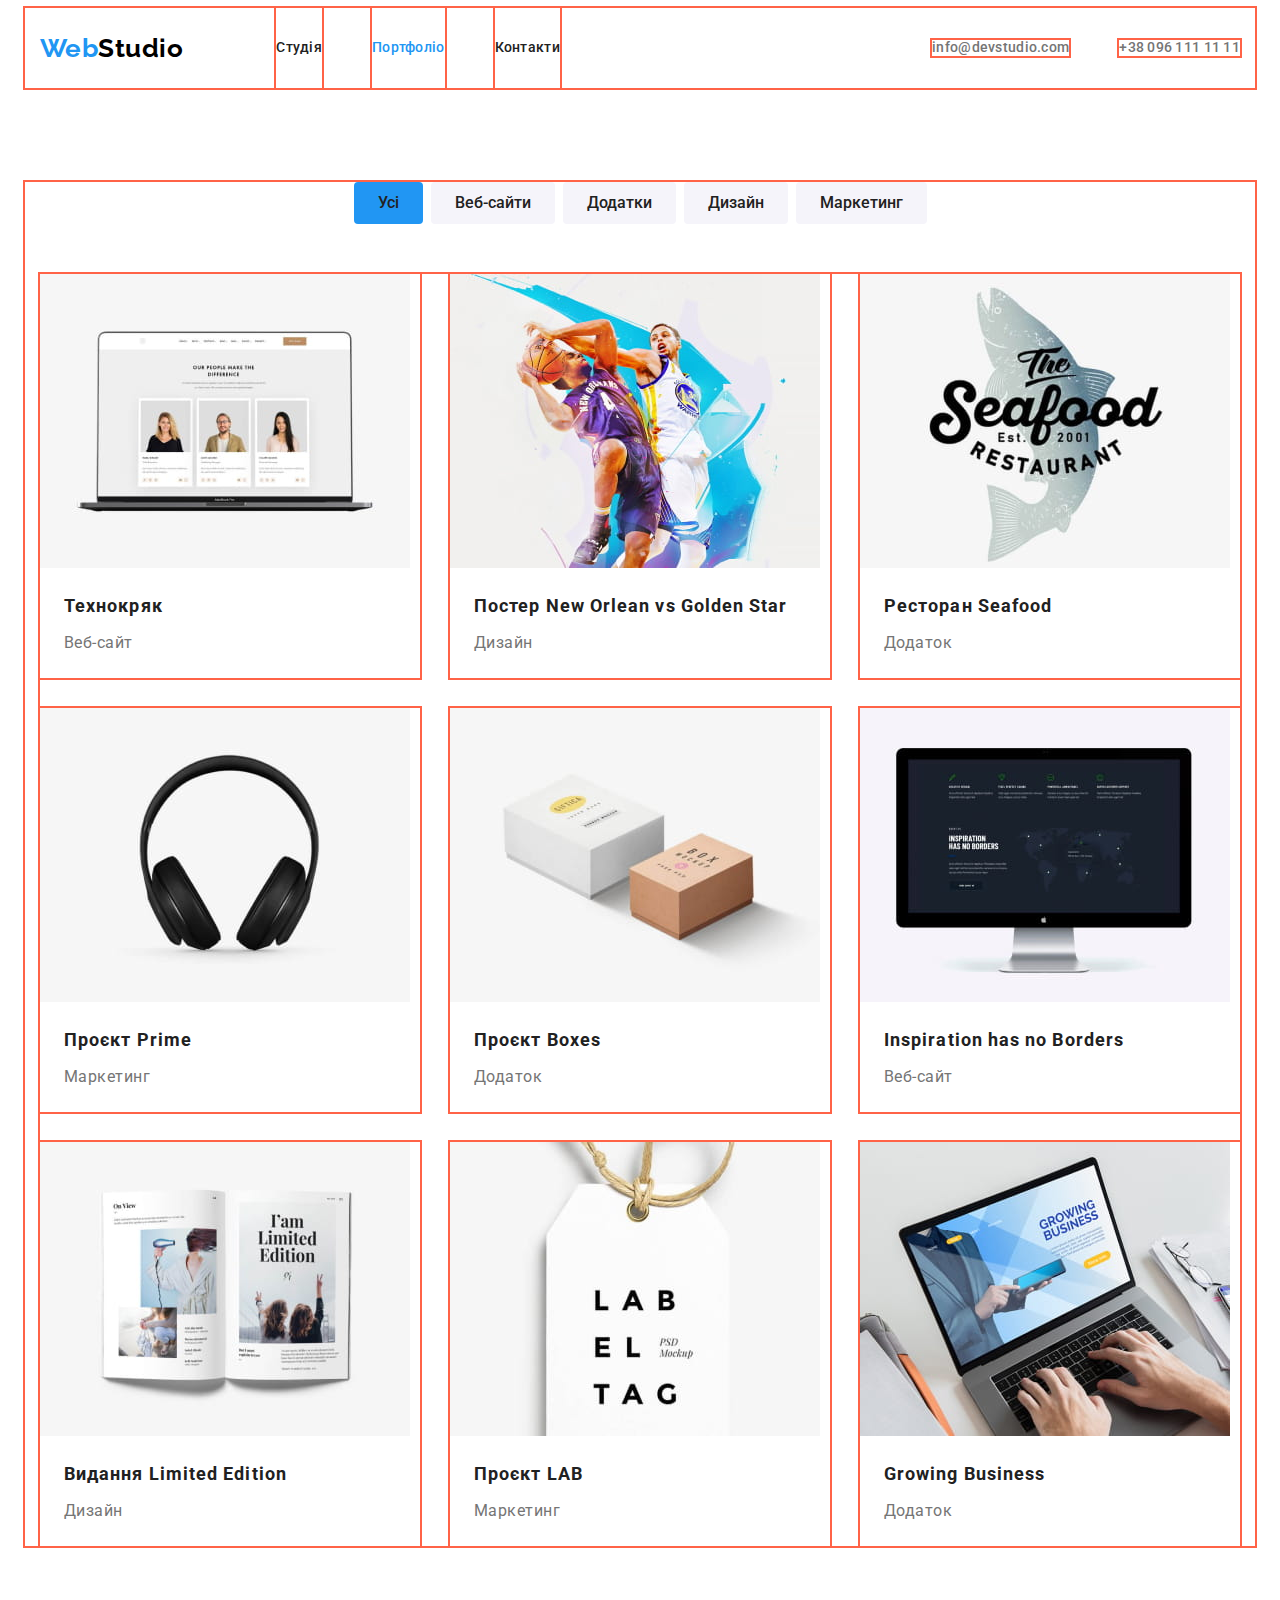
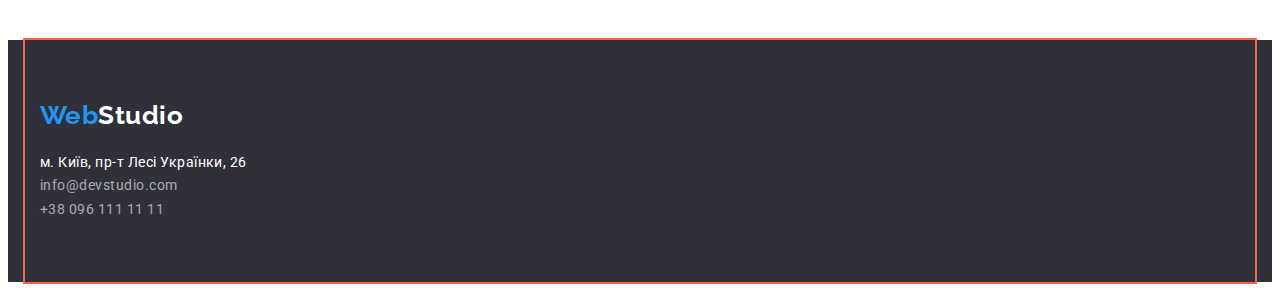
==== commit 953bd3d5: "Update filters" ====
--- a/potfolio.html
+++ b/potfolio.html
@@ -37,10 +37,10 @@
     </header>
     <!-- portfolio -->
     <main>
-      <section class="list">
+      <section class="list section">
         <div class="container">
           <ul class="btn-filter">
-            <li><button type="button" class="button-filter">Усі</button></li>
+            <li><button type="button" class="button-filter current">Усі</button></li>
             <li><button type="button" class="button-filter">Веб-сайти</button></li>
             <li><button type="button" class="button-filter">Додатки</button></li>
             <li><button type="button" class="button-filter">Дизайн</button></li>
--- a/css/styles.css
+++ b/css/styles.css
@@ -179,10 +179,12 @@
 
 .btn-filter {
   display: flex;
-  padding-top: 94px;
-  padding-bottom: 34px;
+  gap: 8px;
+  margin-bottom: 50px;
+  justify-content: center;
 }
 .button-filter {
+  padding: 6px 22px;
   background-color: #f5f4fa;
   color: var(--title-text-color);
   cursor: pointer;
@@ -191,7 +193,14 @@
   font-size: 16px;
   line-height: 1.62;
   text-align: center;
-}
+  border-radius: 4px;
+  border-color: transparent;
+}
+
+.button-filter.current {
+  background: var(--accent-color);
+}
+
 .button-filter:hover,
 .button-filter:focus {
   background: var(--accent-color);
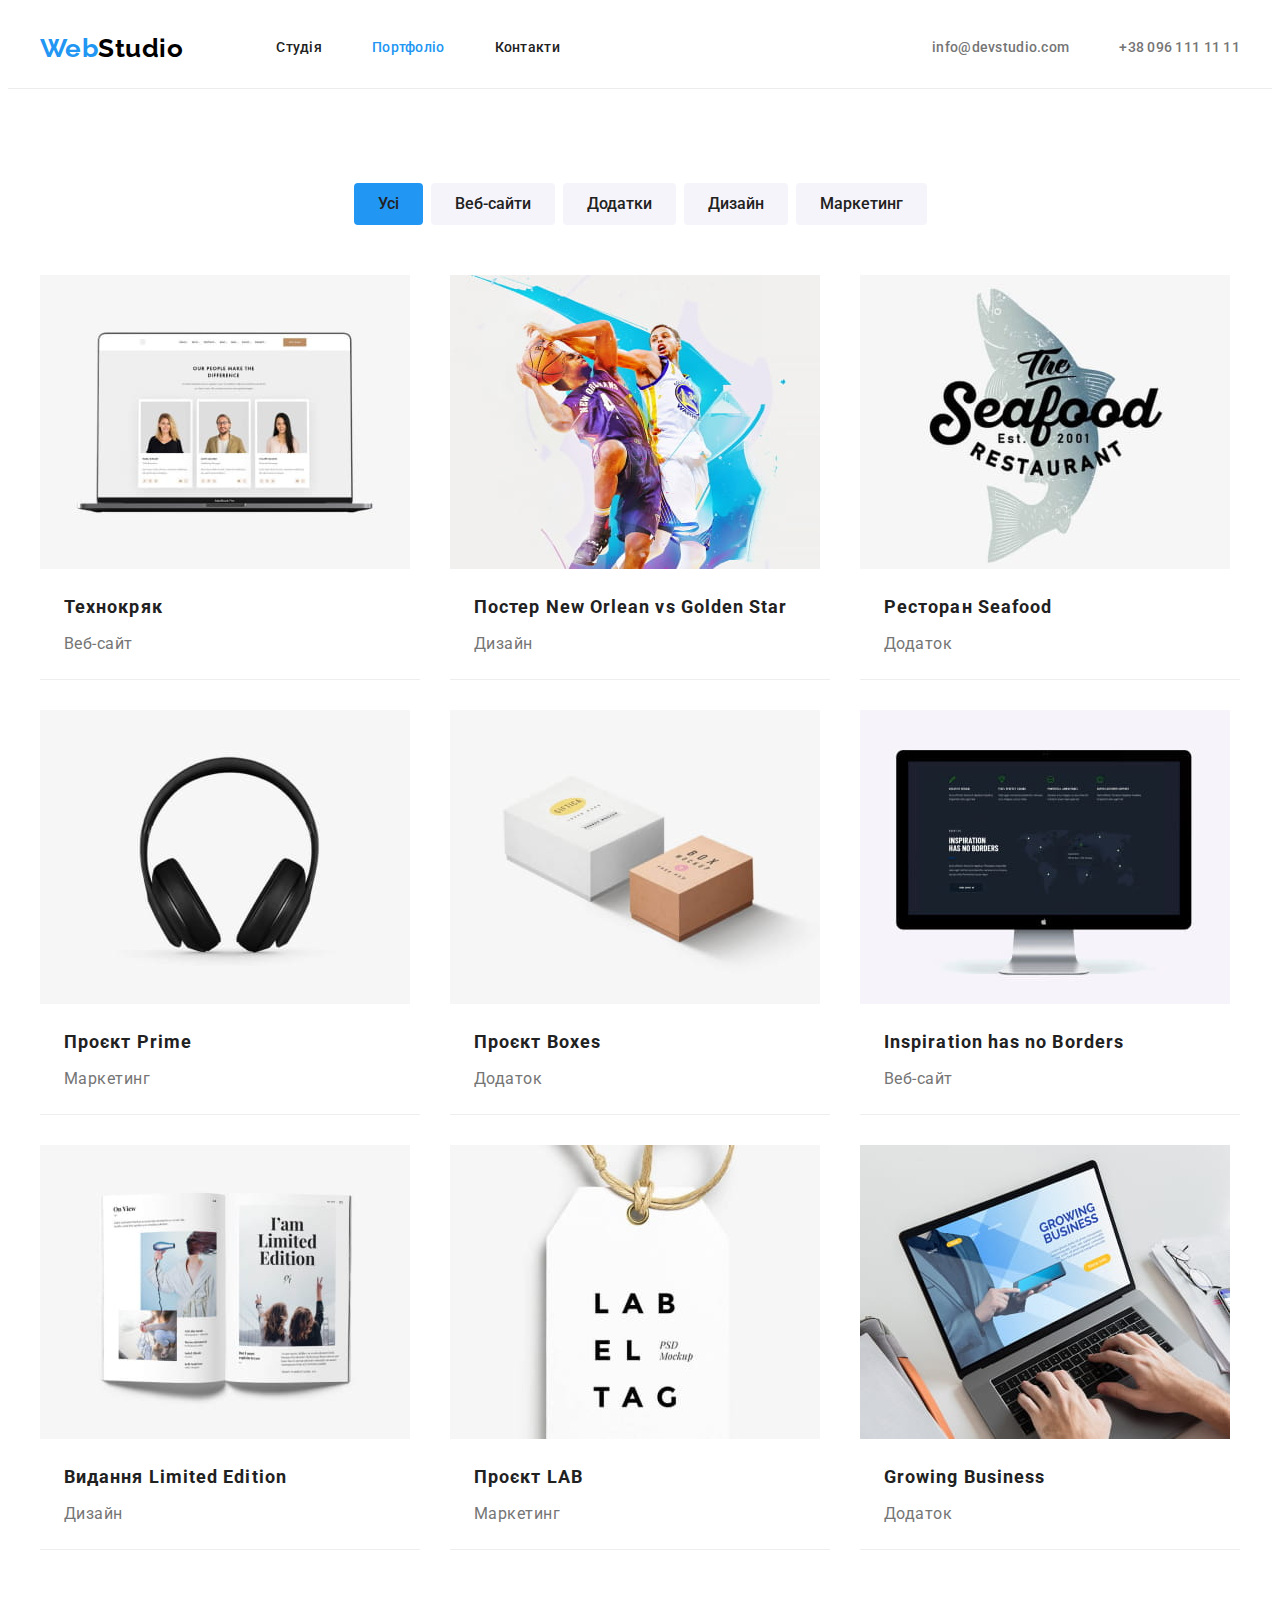
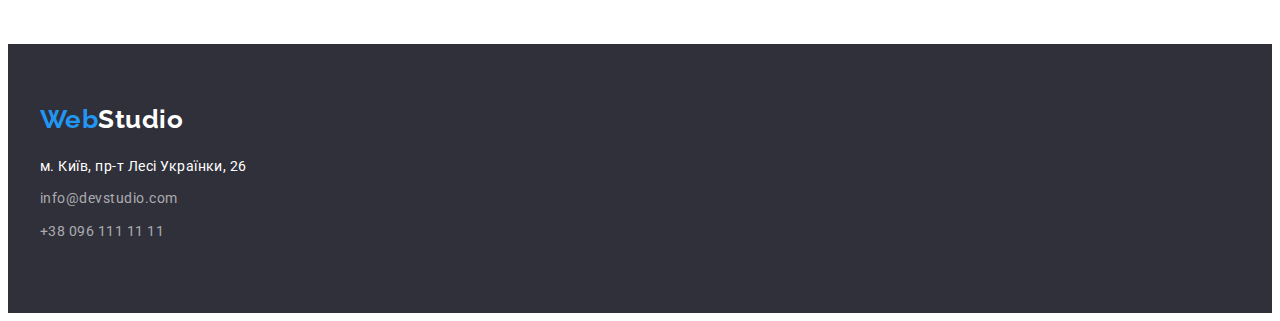
==== commit d1516da2: "Update footer" ====
--- a/potfolio.html
+++ b/potfolio.html
@@ -155,16 +155,16 @@
     </main>
     <footer class="footer">
       <div class="container">
-        <a class="logo" href="./index.html">Web<span class="logo-footer">Studio</span> </a>
+        <a class="logo-footer" href="./index.html">Web<span class="logo-link">Studio</span> </a>
         <address>
           <ul class="footer-item">
-            <li>
+            <li class="footer-text">
               <a class="footer-link" href="https://goo.gl/maps/CPtrU1FHBa2aNyZL9" target="_blank" rel="noopener noreferrer nofollow">м. Київ, пр-т Лесі Українки, 26</a>
             </li>
-            <li>
+            <li class="footer-text">
               <a class="footer-list" href="mailto:info@devstudio.com">info@devstudio.com</a>
             </li>
-            <li>
+            <li class="footer-text">
               <a class="footer-list" href="tel:+380961111111">+38 096 111 11 11</a>
             </li>
           </ul>
--- a/css/styles.css
+++ b/css/styles.css
@@ -18,17 +18,14 @@
 body {
   background-color: var(--primary-text-color);
   color: rgba(33, 33, 33, 1);
-
   font-family: Roboto, sans-serif;
   letter-spacing: 0.03em;
 }
 .container {
   margin: 0 auto;
-
   width: 1200px;
   padding-left: 15px;
   padding-right: 15px;
-  outline: 2px solid tomato;
 }
 .flex-container {
   display: flex;
@@ -41,6 +38,7 @@
 .page-header {
   padding-top: 0px;
   padding-bottom: 0px;
+  border-bottom: 1px solid #ececec;
 }
 p,
 h1,
@@ -52,7 +50,8 @@
   margin: 0px;
 }
 
-ul {
+ul,
+ol {
   padding-left: 0px;
   margin: 0px;
   list-style: none;
@@ -136,13 +135,14 @@
 }
 /* Оформление hero */
 .hero {
+  padding-top: 200px;
+  padding-bottom: 200px;
   background-color: #2f303a;
   text-align: center;
 }
 .hero-title {
   margin: 0 auto;
   margin-top: 0px;
-  padding-top: 200px;
   margin-bottom: 30px;
   width: 696px;
   color: var(--primary-text-color);
@@ -155,7 +155,6 @@
 }
 .button {
   display: inline-block;
-  margin-bottom: 200px;
   border: 1px solid transparent;
   border-radius: 4px;
   padding: 10px 32px;
@@ -226,12 +225,17 @@
   padding-bottom: 94px;
 }
 .section-title {
-  padding-bottom: 50px;
+  margin-bottom: 50px;
   text-align: center;
   margin-top: 0px;
+  color: var(--title-text-color);
+  font-weight: 700;
+  font-size: 36px;
+  line-height: 1.17;
+  text-align: center;
 }
 .section-subtitle {
-  padding-bottom: 10px;
+  margin-bottom: 10px;
   color: var(--title-text-color);
   font-weight: 700;
   font-size: 14px;
@@ -244,22 +248,15 @@
   font-size: 14px;
   line-height: 1.71;
 }
-.item-section {
-  outline: 2px solid tomato;
-}
+
 .gallery {
   padding-bottom: 94px;
+  padding-top: 94px;
   background-color: #f5f4fa;
 }
 
-.item .gallery-element {
-  outline: 2px solid tomato;
-}
-
 .gallery-title {
-  padding-top: 94px;
-  margin-top: 0px;
-  padding-bottom: 50px;
+  margin-bottom: 50px;
   color: var(--title-text-color);
   font-weight: 700;
   font-size: 36px;
@@ -287,8 +284,6 @@
 }
 .item {
   display: flex;
-  outline: 2px solid tomato;
-
   flex-wrap: wrap;
   gap: 30px;
   color: #eeeeee;
@@ -297,7 +292,6 @@
   padding: 20px 24px;
 }
 .item .flex-elements {
-  outline: 2px solid tomato;
   flex-basis: calc((100% - 60px) / 3);
 }
 .item-title {
@@ -316,25 +310,27 @@
 .item .link {
   text-decoration: none;
 }
+.flex-elements {
+  border-bottom: 1px solid #eeeeee;
+}
 /* Футер */
 .footer {
+  padding-top: 60px;
+  padding-bottom: 60px;
   background-color: #2f303a;
 }
 
 .footer-item {
-  padding-bottom: 60px;
   font-style: normal;
   font-weight: 400;
   font-size: 14px;
   line-height: 1.71;
 }
 .footer-link {
-  margin-bottom: 9px;
   color: var(--primary-text-color);
   text-decoration: none;
 }
 .footer-list {
-  margin-bottom: 9px;
   color: rgba(255, 255, 255, 0.6);
   text-decoration: none;
 }
@@ -342,9 +338,23 @@
 .footer-item:focus {
   color: var(--accent-color);
 }
+.logo-link {
+  color: var(--primary-text-color);
+}
 .logo-footer {
   display: inline-block;
-  padding-top: 60px;
   margin-bottom: 20px;
-  color: var(--primary-text-color);
-}
+  color: var(--accent-color);
+  font-family: Raleway, sans-serif;
+  font-weight: 700;
+  font-size: 26px;
+  line-height: 1.19;
+  text-decoration: none;
+}
+.logo-footer :hover,
+.logo-footer :focus {
+  color: var(--accent-color);
+}
+.footer-text {
+  margin-bottom: 9px;
+}
